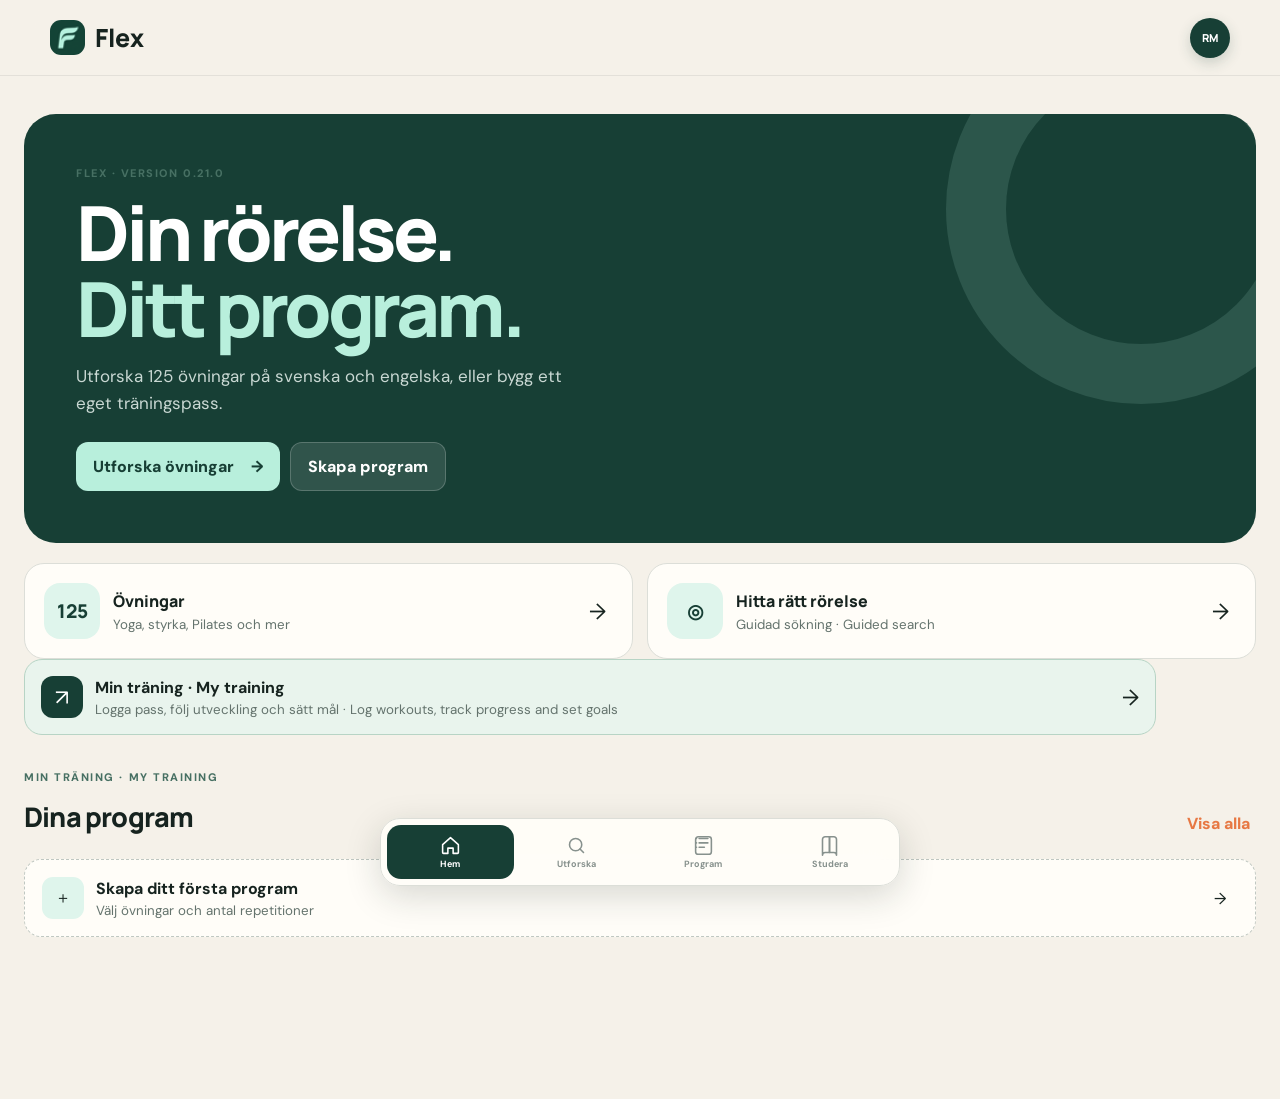
==== index.html @ 2baf67db "0.21.0 neck and ball update" ====
<!doctype html><html lang="sv"><head><meta charset="UTF-8"><meta name="viewport" content="width=device-width,initial-scale=1,maximum-scale=1,user-scalable=no,viewport-fit=cover"><meta name="theme-color" content="#173f35"><meta name="description" content="Flex – tvåspråkig träning och egna program."><meta name="apple-mobile-web-app-capable" content="yes"><meta name="apple-mobile-web-app-status-bar-style" content="default"><meta name="apple-mobile-web-app-title" content="Flex"><title>Flex – Exercise Library</title><link rel="icon" type="image/png" sizes="32x32" href="assets/icons/favicon-32.png?v=0.21.0"><link rel="apple-touch-icon" sizes="180x180" href="assets/icons/apple-touch-icon.png?v=0.21.0"><link rel="preconnect" href="https://fonts.googleapis.com"><link rel="preconnect" href="https://fonts.gstatic.com" crossorigin><link href="https://fonts.googleapis.com/css2?family=DM+Sans:wght@400;500;600;700&family=Manrope:wght@600;700;800&display=swap" rel="stylesheet"><link rel="stylesheet" href="css/style.css?v=0.21.0"><link rel="manifest" href="manifest.webmanifest?v=0.21.0"></head>
<body class="splash-active">
 <div class="splash-screen" id="splashScreen" role="status" aria-label="Flex startar · Flex is starting"><div class="splash-glow" aria-hidden="true"></div><div class="splash-content"><img src="assets/icons/icon-512.png" alt="Flex"><h1>Flex</h1><p>Din rörelse · Your movement</p></div></div>
 <header class="topbar"><button class="brand" data-go="home" aria-label="Flex startsida"><span class="brand-mark"><img src="assets/icons/favicon-32.png" alt=""></span><span>Flex</span></button><button class="profile-button" id="profileButton" data-go="settings" aria-label="Öppna inställningar"><span>RM</span></button></header>
 <main class="app-main">
  <section class="app-screen active" data-screen="home">
   <div class="home-hero"><p class="eyebrow">FLEX · VERSION 0.21.0</p><h1>Din rörelse.<br><em>Ditt program.</em></h1><p>Utforska 125 övningar på svenska och engelska, eller bygg ett eget träningspass.</p><div class="hero-actions"><button class="primary-action" data-go="discover">Utforska övningar <span>→</span></button><button class="secondary-action" data-go="programs">Skapa program</button></div></div>
   <div class="home-grid"><button class="home-feature feature-library" data-go="discover"><span>125</span><div><b>Övningar</b><small>Yoga, styrka, Pilates och mer</small></div><i>→</i></button><button class="home-feature feature-guide" data-go="discover" data-start-guide><span>◎</span><div><b>Hitta rätt rörelse</b><small>Guidad sökning · Guided search</small></div><i>→</i></button></div>
   <button class="training-entry home-training-entry" data-go="training"><span>↗</span><div><b>Min träning · My training</b><small>Logga pass, följ utveckling och sätt mål · Log workouts, track progress and set goals</small></div><i>→</i></button>
   <section class="home-programs"><div class="section-title"><div><p class="eyebrow">MIN TRÄNING · MY TRAINING</p><h2>Dina program</h2></div><button class="text-action" data-go="programs">Visa alla</button></div><div id="homePrograms" class="program-preview"></div></section>
  </section>

  <section class="app-screen" data-screen="discover">
   <section class="intro compact"><p class="eyebrow">ÖVNINGSBIBLIOTEK · EXERCISE LIBRARY</p><h1>Hitta din nästa <em>rörelse.</em></h1><label class="search"><svg viewBox="0 0 24 24" aria-hidden="true"><circle cx="11" cy="11" r="7"></circle><path d="m20 20-4-4"></path></svg><input id="searchInput" type="search" placeholder="Sök på svenska eller engelska…" autocomplete="off"><kbd>⌘ K</kbd></label><div class="discover-actions"><button class="guided-search-start" id="guidedSearchStart">◎ Guidad sökning · Guided search</button><button class="training-link" data-go="training">Min träning · My training</button></div><div class="filters" id="filters" aria-label="Filtrera övningar"></div></section>
   <section class="guided-search" id="guidedSearch" hidden aria-labelledby="guidedTitle"><div class="guided-head"><div><p class="eyebrow">GUIDAD SÖKNING · GUIDED SEARCH</p><h2 id="guidedTitle">Vad vill du fokusera på?</h2></div><button id="guidedClose" aria-label="Stäng · Close">×</button></div><p id="guidedIntro">Välj ett perspektiv och sedan ett område. Flex ger allmänna träningsförslag, inte diagnos eller behandling.</p><div class="guided-options" id="guidedOptions"></div><button class="guided-back" id="guidedBack" hidden>← Tillbaka · Back</button><div class="safety-note"><b>Träna tryggt · Train safely</b><span>Avsluta vid ny eller kraftig smärta, yrsel, domningar eller tydlig svullnad. Sök vård vid allvarliga eller ihållande besvär. · Stop with new or severe pain, dizziness, numbness or clear swelling. Seek care for serious or persistent symptoms.</span></div></section>
   <section class="library" aria-labelledby="libraryTitle"><div class="section-title"><div><p class="eyebrow">UPPTÄCK · DISCOVER</p><h2 id="libraryTitle">Övningar · Exercises</h2></div><div class="library-actions"><span id="resultCount"></span><div class="view-toggle" id="viewToggle" aria-label="Visningsläge · View mode"><button data-view="cards" class="active" aria-label="Bildvy · Image view">▦</button><button data-view="compact" aria-label="Kompakt lista med bilder · Compact list with images">▤</button><button data-view="list" aria-label="Listvy utan bilder · List view without images">☷</button></div></div></div><div class="collection-banner" id="collectionBanner" hidden><span id="collectionTitle"></span><button id="clearCollection">Visa alla ×</button></div><div class="exercise-grid" id="exerciseGrid"></div><div class="empty" id="emptyState" hidden><span>⌕</span><h3>Inga övningar hittades</h3><p>Prova ett annat sökord eller filter.</p></div></section>
  </section>

  <section class="app-screen" data-screen="programs">
   <div class="screen-heading"><p class="eyebrow">PROGRAM · ROUTINES</p><h1>Mina program</h1><p>Bygg egna pass med övningar från hela Flex-biblioteket.</p><button class="training-link" data-go="training">Öppna min träning · Open my training</button></div>
   <div class="program-layout"><section class="saved-programs"><div class="section-title"><h2>Sparade program</h2><button id="newProgramButton" class="small-primary">+ Nytt program</button></div><div id="programList"></div></section><section class="program-builder" id="programBuilder"><div class="builder-head"><div><p class="eyebrow">NYTT PROGRAM</p><input id="programName" maxlength="50" placeholder="Namn på programmet" value="Mitt träningspass"></div><button id="closeBuilder" aria-label="Stäng">×</button></div><label class="builder-search"><span>⌕</span><input id="programSearch" placeholder="Sök övning eller kategori…"></label><div id="programSearchResults" class="program-search-results"></div><div class="selected-heading"><h3>Valda moment</h3><span id="selectedCount">0 övningar</span></div><div id="selectedExercises" class="selected-exercises"></div><button id="saveProgram" class="save-program">Spara program</button></section></div>
  </section>

  <section class="app-screen" data-screen="study">
   <div class="screen-heading"><p class="eyebrow">STUDY · LEARN FLEX</p><h1>Lär dig rörelse.</h1><p>Träna teoretiskt på övningsnamn, fokusområden och hur olika delar av kroppen kan stärkas.</p></div>
   <section class="study-space" aria-labelledby="studyTitle"><div id="studyExerciseContext" class="study-exercise-context" hidden></div><div id="studySetup"><div class="study-step"><p class="eyebrow">STEG 1 · STEP 1</p><h2 id="studyTitle">Välj område · Choose a topic</h2><div class="study-options" id="studyAreas"></div></div><div class="study-step" id="studyModeStep" hidden><p class="eyebrow">STEG 2 · STEP 2</p><h2>Välj träningsläge · Choose a study mode</h2><div class="study-options" id="studyModes"></div></div></div><div id="studySession" hidden></div></section>
  </section>

  <section class="app-screen" data-screen="training">
   <div class="screen-heading"><p class="eyebrow">MIN TRÄNING · MY TRAINING</p><h1>Din träningsresa.</h1><p>Spara pass, följ repetitioner och vikt över tid och arbeta mot personliga mål.</p></div>
   <div class="training-dashboard"><section class="training-panel training-log"><div class="training-panel-head"><div><p class="eyebrow">NYTT PASS · NEW WORKOUT</p><h2>Logga ett träningspass</h2></div><button class="small-primary" id="startBlankWorkout">Tomt pass · Blank workout</button></div><label class="training-field"><span>Program · Routine</span><select id="workoutProgram"></select></label><label class="training-field"><span>Datum · Date</span><input id="workoutDate" type="date"></label><div id="workoutExercises" class="workout-exercises"></div><label class="training-field"><span>Anteckning · Note</span><textarea id="workoutNote" rows="2" maxlength="240" placeholder="Hur kändes passet? · How did it feel?"></textarea></label><button class="save-workout" id="saveWorkout">Spara träningspass · Save workout</button></section><section class="training-panel"><p class="eyebrow">MÅL · GOALS</p><h2>Mina mål</h2><form id="goalForm" class="goal-form"><input id="goalText" maxlength="100" required placeholder="T.ex. 12 knäböj med 20 kg"><input id="goalDate" type="date" aria-label="Måldatum · Target date"><button type="submit">+ Spara mål · Save goal</button></form><div id="goalList" class="goal-list"></div></section><section class="training-panel training-history-panel"><div class="training-panel-head"><div><p class="eyebrow">HISTORIK · HISTORY</p><h2>Sparade träningspass</h2></div><span id="workoutCount"></span></div><div id="workoutHistory" class="workout-history"></div></section></div>
  </section>

  <section class="app-screen" data-screen="settings">
   <div class="screen-heading"><p class="eyebrow">PROFIL · SETTINGS</p><h1>Inställningar</h1><p>Anpassa hur Flex fungerar för dig.</p></div>
   <div class="settings-card"><div class="settings-profile"><span>RM</span><div><b>Min profil · My profile</b><small>All information sparas lokalt på enheten · All information is stored locally on this device</small></div></div><div class="setting-group"><p>SPRÅK · LANGUAGE</p><button class="setting-row" id="languageButton" aria-expanded="false"><span class="setting-icon">文</span><span><b>Visningsspråk</b><small id="languageShort">SV + EN</small></span><i>›</i></button><div class="language-menu settings-language" id="languageMenu" hidden><button data-language="both" class="active">Svenska + English <span>✓</span></button><button data-language="sv">Endast svenska <span>✓</span></button><button data-language="en">English only <span>✓</span></button></div></div><div class="setting-group"><p>OM FLEX · ABOUT</p><div class="setting-row static"><span class="setting-icon">F</span><span><b>Version</b><small>0.21.0 · Neck & Ball Exercise Illustrations</small></span></div><button class="setting-row" id="changelogButton"><span class="setting-icon">↻</span><span><b>Alla uppdateringar</b><small>Se versionshistorik</small></span><i>›</i></button></div></div>
  </section>
 </main>

 <div class="modal" id="exerciseModal" aria-hidden="true"><div class="modal-backdrop" data-close></div><article class="detail" role="dialog" aria-modal="true" aria-labelledby="detailTitle"><button class="close" data-close aria-label="Stäng">×</button><div id="detailContent"></div></article></div>
 <div class="modal" id="changelogModal" aria-hidden="true"><div class="modal-backdrop" data-changelog-close></div><article class="detail changelog-detail" role="dialog" aria-modal="true" aria-labelledby="changelogTitle"><button class="close" data-changelog-close aria-label="Stäng">×</button><div class="detail-copy"><p class="eyebrow">VERSIONSHISTORIK · CHANGELOG</p><h2 id="changelogTitle">Vad är nytt i Flex?</h2><div id="changelogList"></div></div></article></div>

 <nav class="bottom-nav" aria-label="Huvudmeny">
  <button class="active" data-go="home"><svg viewBox="0 0 24 24"><path d="M3 11 12 3l9 8v9a1 1 0 0 1-1 1h-5v-6H9v6H4a1 1 0 0 1-1-1z"/></svg><span>Hem</span></button>
  <button data-go="discover"><svg viewBox="0 0 24 24"><circle cx="11" cy="11" r="7"/><path d="m20 20-4-4"/></svg><span>Utforska</span></button>
  <button data-go="programs"><svg viewBox="0 0 24 24"><path d="M7 4h10M7 9h10M7 14h6M4 4h.01M4 9h.01M4 14h.01"/><rect x="3" y="2" width="18" height="20" rx="3"/></svg><span>Program</span></button>
  <button data-go="study"><svg viewBox="0 0 24 24"><path d="M4 5a3 3 0 0 1 3-3h5v18H7a3 3 0 0 0-3 3Z"/><path d="M20 5a3 3 0 0 0-3-3h-5v18h5a3 3 0 0 1 3 3Z"/></svg><span>Studera</span></button>
 </nav>
 <button id="savedLink" hidden aria-hidden="true"></button><script src="js/exercise-data.js?v=0.21.0"></script><script src="js/app.js?v=0.21.0"></script><script src="js/navigation.js?v=0.21.0"></script>
</body></html>
---- css/style.css ----
:root{--ink:#16231f;--muted:#64736d;--green:#173f35;--mint:#b8efdc;--cream:#f5f1e9;--paper:#fffdf8;--line:#dcded8;--orange:#e77843;--shadow:0 18px 50px rgba(22,35,31,.13)}
*{box-sizing:border-box}html{scroll-behavior:smooth}body{margin:0;background:var(--cream);color:var(--ink);font-family:"DM Sans",sans-serif;padding-bottom:82px}button,input{font:inherit}button{color:inherit}.topbar{height:76px;display:flex;align-items:center;justify-content:space-between;padding:0 max(24px,calc((100vw - 1180px)/2));background:rgba(245,241,233,.9);backdrop-filter:blur(16px);position:sticky;top:0;z-index:20;border-bottom:1px solid rgba(22,35,31,.08)}.brand{display:flex;align-items:center;gap:10px;text-decoration:none;color:var(--ink);font:800 25px Manrope}.brand-mark{background:var(--green);color:var(--mint);width:35px;height:35px;display:grid;place-items:center;border-radius:11px;font-size:21px}.icon-button{display:flex;align-items:center;gap:9px;border:1px solid #c9cec8;background:var(--paper);border-radius:100px;padding:9px 14px;font-size:12px;font-weight:700;cursor:pointer}.language-menu{position:fixed;z-index:25;right:max(24px,calc((100vw - 1180px)/2));top:67px;width:230px;background:var(--paper);padding:10px;border-radius:18px;box-shadow:var(--shadow);border:1px solid var(--line)}.language-menu p{margin:6px 10px 8px;color:var(--muted);font-size:12px;font-weight:700}.language-menu button{border:0;background:none;width:100%;padding:11px 10px;border-radius:10px;text-align:left;display:flex;justify-content:space-between;cursor:pointer}.language-menu button:hover{background:#eef1ec}.language-menu button span{opacity:0}.language-menu button.active span{opacity:1;color:var(--green)}main{max-width:1180px;margin:auto}.intro{padding:62px 24px 42px;position:relative}.intro:after{content:"";position:absolute;width:200px;height:200px;border-radius:50%;background:var(--mint);filter:blur(75px);opacity:.48;right:5%;top:3%;z-index:-1}.eyebrow{color:#477063;font-weight:800;font-size:11px;letter-spacing:.14em;margin:0 0 14px}.intro h1{font:800 clamp(40px,7vw,72px)/1.02 Manrope;margin:0;max-width:720px;letter-spacing:-.055em}.intro h1 em{color:var(--orange);font-style:normal}.intro>p:not(.eyebrow){font-size:17px;line-height:1.6;color:var(--muted);max-width:575px;margin:22px 0 28px}.search{height:58px;max-width:680px;display:flex;align-items:center;gap:13px;border:1px solid #c9cec8;border-radius:16px;background:var(--paper);padding:0 16px;box-shadow:0 6px 20px rgba(22,35,31,.05)}.search:focus-within{border-color:var(--green);box-shadow:0 0 0 3px rgba(23,63,53,.1)}.search svg{width:22px;fill:none;stroke:var(--ink);stroke-width:1.8}.search input{border:0;outline:0;background:none;width:100%;font-size:15px}.search kbd{white-space:nowrap;color:#7e8984;border:1px solid var(--line);padding:4px 7px;border-radius:6px;font-size:11px}.filters{display:flex;gap:8px;margin-top:22px;overflow:auto;scrollbar-width:none}.filter{border:1px solid #ccd0ca;background:transparent;border-radius:100px;padding:9px 15px;white-space:nowrap;cursor:pointer;font-size:13px;font-weight:600}.filter.active{background:var(--green);color:white;border-color:var(--green)}.library{background:var(--paper);border-radius:32px 32px 0 0;padding:40px 24px 70px;min-height:480px}.section-title{display:flex;justify-content:space-between;align-items:end;margin-bottom:24px}.section-title h2{font:800 27px Manrope;margin:0;letter-spacing:-.03em}.section-title>span{font-size:13px;color:var(--muted)}.exercise-grid{display:grid;grid-template-columns:repeat(4,1fr);gap:16px}.exercise-card{position:relative;border:1px solid var(--line);background:#fff;border-radius:22px;overflow:hidden;cursor:pointer;transition:.2s;text-align:left;padding:0}.exercise-card:hover{transform:translateY(-4px);box-shadow:var(--shadow)}.card-art{height:178px;background:var(--card);display:grid;place-items:center;position:relative;overflow:hidden}.card-art img{width:100%;height:100%;object-fit:cover}.stick-figure{font:800 48px Manrope;opacity:.78;color:var(--green)}.card-badge{position:absolute;left:13px;top:13px;background:rgba(255,253,248,.9);backdrop-filter:blur(8px);padding:6px 9px;border-radius:100px;font-size:10px;font-weight:800}.save{position:absolute;right:12px;top:12px;width:34px;height:34px;background:rgba(255,253,248,.9);border:0;border-radius:50%;font-size:19px;z-index:2;cursor:pointer}.save.saved{background:var(--green);color:white}.card-copy{padding:17px}.card-copy h3{font:800 18px Manrope;margin:0 0 4px}.card-copy .secondary{margin:0;color:var(--orange);font-weight:600;font-size:13px}.card-copy .meta{display:flex;gap:12px;margin-top:16px;color:var(--muted);font-size:11px}.empty{text-align:center;padding:70px 20px;color:var(--muted)}.empty span{font-size:40px}.empty h3{color:var(--ink)}.modal{position:fixed;inset:0;display:none;z-index:50}.modal.open{display:block}.modal-backdrop{position:absolute;inset:0;background:rgba(10,25,20,.62);backdrop-filter:blur(6px)}.detail{position:absolute;right:0;top:0;height:100%;width:min(620px,100%);background:var(--paper);overflow:auto;box-shadow:var(--shadow);animation:slideIn .28s ease}.close{position:fixed;right:18px;top:18px;width:42px;height:42px;border:0;border-radius:50%;background:rgba(255,255,255,.9);font-size:28px;line-height:1;z-index:4;cursor:pointer}.gallery{display:flex;overflow-x:auto;scroll-snap-type:x mandatory;scrollbar-width:none}.gallery figure{min-width:100%;margin:0;scroll-snap-align:start;position:relative}.gallery img{width:100%;height:min(64vh,560px);display:block;object-fit:cover}.gallery figcaption{position:absolute;bottom:16px;left:16px;background:var(--green);color:white;border-radius:100px;padding:8px 13px;font-size:12px;font-weight:700}.dots{display:flex;justify-content:center;gap:6px;margin:13px}.dot{width:7px;height:7px;background:#c4cac5;border-radius:50%;border:0;padding:0}.dot.active{width:22px;border-radius:10px;background:var(--orange)}.detail-copy{padding:20px 28px 42px}.detail-copy .tag{display:inline-block;color:#35675a;background:#dff5ec;padding:7px 10px;border-radius:8px;font-size:11px;font-weight:800}.detail-copy h2{font:800 38px/1.08 Manrope;margin:15px 0 4px;letter-spacing:-.04em}.detail-copy .translated{color:var(--orange);font-size:18px;font-weight:600;margin:0 0 18px}.detail-copy .description{line-height:1.65;color:var(--muted)}.stats{display:grid;grid-template-columns:repeat(3,1fr);gap:8px;margin:24px 0}.stat{background:#f1f2ed;border-radius:14px;padding:13px}.stat span{display:block;color:var(--muted);font-size:10px;text-transform:uppercase}.stat b{font-size:13px}.instructions h3{font:800 18px Manrope}.instructions ol{padding-left:22px}.instructions li{padding:7px 0;line-height:1.5;color:#4f5e58}.bottom-nav{display:none}.body-locked{overflow:hidden}@keyframes slideIn{from{transform:translateX(30px);opacity:.6}to{transform:none;opacity:1}}
@media(max-width:900px){.exercise-grid{grid-template-columns:repeat(2,1fr)}}
@media(max-width:600px){body{padding-bottom:82px}.topbar{height:64px;padding:0 18px}.language-menu{right:14px;top:58px}.intro{padding:38px 18px 30px}.intro h1{font-size:43px}.intro>p:not(.eyebrow){font-size:15px}.search{height:54px}.search kbd{display:none}.library{padding:30px 16px 50px;border-radius:26px 26px 0 0}.exercise-grid{grid-template-columns:repeat(2,minmax(0,1fr));gap:10px}.card-art{height:145px}.card-copy{padding:13px}.card-copy h3{font-size:15px}.card-copy .meta{display:none}.section-title{align-items:center}.section-title h2{font-size:23px}.gallery img{height:52vh}.detail-copy{padding:18px 22px 36px}.detail-copy h2{font-size:33px}.bottom-nav{position:fixed;display:flex;bottom:0;left:0;right:0;height:calc(70px + env(safe-area-inset-bottom));padding:8px 15px env(safe-area-inset-bottom);background:rgba(255,253,248,.94);backdrop-filter:blur(18px);border-top:1px solid var(--line);z-index:30;justify-content:space-around}.bottom-nav a{color:#84908b;text-decoration:none;font-size:10px;display:grid;place-items:center;gap:3px}.bottom-nav a span{font-size:22px}.bottom-nav a.active{color:var(--green);font-weight:800}}
@media(max-width:380px){.exercise-grid{grid-template-columns:1fr}.card-art{height:190px}}
@media(prefers-reduced-motion:reduce){*{scroll-behavior:auto!important;animation:none!important;transition:none!important}}

/* Alternate library view and connected exercise discovery */
.library-actions{display:flex;align-items:center;gap:14px}.view-toggle{display:flex;background:#eef0eb;padding:3px;border-radius:10px}.view-toggle button{width:34px;height:30px;border:0;background:transparent;border-radius:8px;cursor:pointer}.view-toggle button.active{background:#fff;box-shadow:0 2px 7px rgba(22,35,31,.12);color:var(--green)}.collection-banner{margin:-4px 0 22px;padding:13px 15px;border-radius:14px;background:#dff5ec;color:var(--green);font-weight:700;display:flex;justify-content:space-between;align-items:center}.collection-banner[hidden]{display:none}.collection-banner button{border:0;background:transparent;color:var(--green);font-weight:700;cursor:pointer}.card-open{display:block;width:100%;border:0;background:transparent;text-align:left;padding:0;cursor:pointer}.exercise-list{display:flex;flex-direction:column;border-top:1px solid var(--line)}.exercise-row{position:relative;border-bottom:1px solid var(--line);background:#fff}.row-main{width:100%;min-height:78px;display:grid;grid-template-columns:120px 1.3fr 1fr 140px 28px;align-items:center;gap:14px;text-align:left;border:0;background:transparent;padding:10px 58px 10px 12px;cursor:pointer}.row-main:hover{background:#f5f7f3}.row-category{font-size:11px;font-weight:800;color:#477063;text-transform:uppercase;letter-spacing:.08em}.row-main strong{display:block;font:700 16px Manrope}.row-main small{display:block;color:var(--orange);margin-top:3px}.row-muscles,.row-meta{font-size:13px;color:var(--muted)}.row-arrow{font-size:25px}.exercise-row>.save{top:22px}.name-toggle{display:flex;width:100%;align-items:center;justify-content:space-between;text-align:left;border:0;background:transparent;padding:0;cursor:pointer}.name-toggle h2{display:inline-block;border-bottom:2px dotted #9eaaa5}.name-toggle i{font-style:normal;font-size:28px;transition:.2s}.name-toggle[aria-expanded=true] i{transform:rotate(180deg)}.aliases{display:flex;flex-wrap:wrap;gap:7px;margin:5px 0 18px;padding:14px;background:#f1f2ed;border-radius:14px}.aliases span{width:100%;font-size:10px;color:var(--muted);font-weight:800}.aliases b{font-size:12px;background:#fff;border:1px solid var(--line);padding:7px 9px;border-radius:8px}.relation{margin-top:34px;padding-top:24px;border-top:1px solid var(--line)}.relation-head{display:flex;justify-content:space-between;align-items:end;gap:12px;margin-bottom:13px}.relation-head span{font-size:9px;font-weight:800;letter-spacing:.1em;color:#477063}.relation-head h3{margin:4px 0 0;font:800 18px Manrope}.relation-head button{border:0;background:transparent;color:var(--orange);font-size:11px;font-weight:800;cursor:pointer}.related-strip{display:grid;grid-template-columns:repeat(2,1fr);gap:8px}.related-card{display:grid;grid-template-columns:56px 1fr 16px;align-items:center;gap:10px;text-align:left;border:1px solid var(--line);background:#fff;border-radius:13px;padding:6px;cursor:pointer}.related-card img{width:56px;height:56px;object-fit:cover;border-radius:9px}.related-card b,.related-card small{display:block}.related-card b{font-size:12px}.related-card small{color:var(--orange);font-size:10px;margin-top:2px}.related-card i{font-style:normal;font-size:20px}.variation-list{display:flex;flex-direction:column;gap:7px}.variation-list div{display:flex;align-items:center;gap:12px;background:#f1f2ed;padding:13px;border-radius:12px}.variation-list span{width:55px;font-size:9px;color:var(--muted);text-transform:uppercase;font-weight:800}.variation-list b{font-size:13px}
@media(max-width:700px){.row-main{grid-template-columns:82px 1fr 20px;padding-right:52px}.row-muscles,.row-meta{display:none}.related-strip{grid-template-columns:1fr}.library-actions>span{display:none}.section-title{gap:8px}.collection-banner{font-size:12px}.gallery img{object-fit:cover}}

/* Keep the complete demonstration visible on library cards and variation pages. */
.card-art img{object-fit:contain;background:#f3ede4}.variation-list div{cursor:pointer;position:relative;padding-right:36px;transition:.18s}.variation-list div:hover{background:#e7ebe5}.variation-list div:after{content:'›';position:absolute;right:14px;font-size:21px}.variation-hero{height:330px;background:#f3ede4;position:relative;display:grid;place-items:center}.variation-hero img{width:100%;height:100%;object-fit:contain}.variation-hero>span{position:absolute;left:18px;bottom:18px;background:var(--green);color:#fff;padding:8px 12px;border-radius:100px;font-size:11px;font-weight:800}.back-to-base{border:0;background:transparent;color:var(--orange);padding:0;margin:0 0 12px;font-weight:800;cursor:pointer}.variation-note{margin-top:18px;padding:13px;background:#fff3e9;border-radius:12px;color:#815537;font-size:12px;line-height:1.5}@media(max-width:700px){.gallery img{object-fit:contain}.variation-hero{height:280px}}

/* Thumbnail framing: deliberately zoomed out so the complete pose has breathing room. */
.exercise-card .card-art{background:#f3ede4;padding:18px}.exercise-card .card-art img{width:100%;height:100%;padding:0;object-fit:contain;object-position:center;border-radius:10px;transform:scale(.82);transform-origin:center}.exercise-card:hover .card-art img{transform:scale(.86)}
@media(max-width:600px){.exercise-card .card-art{padding:12px}.exercise-card .card-art img{transform:scale(.78)}.exercise-card:hover .card-art img{transform:scale(.78)}}

/* Large text-first library and recommendation navigator */
.recommend{margin:0 24px 34px;padding:30px;border-radius:26px;background:var(--green);color:#fff}.recommend-copy{max-width:680px}.recommend .eyebrow{color:var(--mint)}.recommend h2{font:800 30px Manrope;margin:0 0 8px;letter-spacing:-.035em}.recommend-copy>p:last-child{color:#c8d7d2;line-height:1.55;margin:0}.recommend-panels{display:grid;grid-template-columns:1fr 1fr;gap:14px;margin-top:24px}.recommend-panels>div{background:rgba(255,255,255,.08);border:1px solid rgba(255,255,255,.14);padding:18px;border-radius:18px}.recommend-panels h3{font:700 16px Manrope;margin:0}.recommend-panels>div>p{font-size:11px;color:#b9ccc5;margin:3px 0 14px}.recommend-options{display:grid;grid-template-columns:repeat(2,1fr);gap:7px}.recommend-options button{display:flex;justify-content:space-between;align-items:center;border:0;background:#fff;color:var(--ink);border-radius:10px;padding:10px 11px;text-align:left;font-size:12px;font-weight:700;cursor:pointer}.recommend-options button:hover{background:var(--mint)}.recommend-options button span{font-size:18px}.safety-note{display:flex;gap:10px;margin-top:16px;padding:12px 14px;border-radius:12px;background:#0f3028;font-size:11px;color:#c9d7d2;line-height:1.5}.safety-note b{color:#fff;white-space:nowrap}.no-image{position:absolute;inset:0;display:grid;place-content:center;text-align:center;background:linear-gradient(145deg,#e4eee9,#f4eadd);color:var(--green)}.no-image b{font-size:10px;letter-spacing:.11em;text-transform:uppercase}.no-image i{font:800 54px Manrope;font-style:normal;line-height:1;margin:6px}.no-image small{font-size:10px;color:#6b7c75}.gallery:empty,.dots:empty{display:none}.related-monogram{width:56px;height:56px;display:grid;place-items:center;background:#e4eee9;border-radius:9px;font:800 22px Manrope;color:var(--green)}.variation-hero img[src="null"]{display:none}.variation-hero:has(img[src="null"]):before{content:'Ingen bild ännu · No image yet';color:var(--muted);font-size:12px}
@media(max-width:700px){.recommend{margin:0 16px 24px;padding:22px 16px}.recommend-panels{grid-template-columns:1fr}.recommend-options{grid-template-columns:repeat(2,minmax(0,1fr))}.safety-note{display:block}.safety-note b{display:block;margin-bottom:4px}}

/* v0.5.0 — app screens, profile, programs and settings */
.app-main{max-width:none}.app-screen{display:none;max-width:1180px;margin:auto;animation:screenIn .22s ease}.app-screen.active{display:block}@keyframes screenIn{from{opacity:0;transform:translateY(5px)}to{opacity:1;transform:none}}.topbar .brand{border:0;background:transparent;padding:0;cursor:pointer}.profile-button{border:0;background:var(--green);color:#fff;width:40px;height:40px;border-radius:50%;font-size:11px;font-weight:800;cursor:pointer;box-shadow:0 5px 14px rgba(23,63,53,.2)}.home-hero{margin:38px 24px 20px;padding:52px;border-radius:32px;background:var(--green);color:#fff;position:relative;overflow:hidden}.home-hero:after{content:'';position:absolute;width:270px;height:270px;border:60px solid rgba(184,239,220,.13);border-radius:50%;right:-80px;top:-100px}.home-hero h1{font:800 clamp(42px,7vw,76px)/1 Manrope;margin:0;letter-spacing:-.055em;position:relative;z-index:1}.home-hero h1 em{color:var(--mint);font-style:normal}.home-hero>p:not(.eyebrow){color:#c9d8d3;max-width:520px;font-size:17px;line-height:1.6;position:relative;z-index:1}.hero-actions{display:flex;gap:10px;margin-top:25px;position:relative;z-index:1}.primary-action,.secondary-action,.small-primary,.save-program,.no-programs button{border:0;border-radius:12px;padding:13px 17px;font-weight:800;cursor:pointer}.primary-action{background:var(--mint);color:var(--green)}.primary-action span{margin-left:13px}.secondary-action{background:rgba(255,255,255,.11);color:#fff;border:1px solid rgba(255,255,255,.2)}.home-grid{display:grid;grid-template-columns:1fr 1fr;gap:14px;margin:0 24px}.home-feature{border:1px solid var(--line);background:var(--paper);border-radius:20px;padding:19px;display:grid;grid-template-columns:56px 1fr 24px;align-items:center;gap:13px;text-align:left;cursor:pointer}.home-feature>span{width:56px;height:56px;display:grid;place-items:center;border-radius:16px;background:#dff5ec;color:var(--green);font:800 19px Manrope}.home-feature b,.home-feature small{display:block}.home-feature b{font:800 16px Manrope}.home-feature small{color:var(--muted);margin-top:4px}.home-feature i{font-style:normal;font-size:22px}.home-programs{margin:35px 24px 80px}.text-action{border:0;background:transparent;color:var(--orange);font-weight:800;cursor:pointer}.screen-heading{padding:55px 24px 28px}.screen-heading h1{font:800 clamp(38px,6vw,60px)/1.05 Manrope;letter-spacing:-.05em;margin:0}.screen-heading>p:last-child{color:var(--muted);font-size:16px;line-height:1.55;max-width:620px}.intro.compact{padding-top:45px}.intro.compact h1{font-size:clamp(38px,6vw,60px)}
.program-layout{display:grid;grid-template-columns:1fr 430px;gap:20px;padding:0 24px 90px}.saved-programs,.program-builder{background:var(--paper);border:1px solid var(--line);border-radius:24px;padding:22px}.saved-programs .section-title h2{font-size:23px}.small-primary,.save-program,.no-programs button{background:var(--green);color:#fff}.program-builder{position:sticky;top:92px;align-self:start}.builder-head{display:flex;justify-content:space-between;align-items:start}.builder-head input{border:0;border-bottom:2px solid var(--line);background:transparent;font:800 23px Manrope;width:100%;padding:3px 0 8px;outline:0}.builder-head input:focus{border-color:var(--green)}.builder-head button{border:0;background:transparent;font-size:25px;cursor:pointer}.builder-search{height:45px;display:flex;align-items:center;gap:9px;background:#f1f2ed;border-radius:11px;padding:0 12px;margin:18px 0 8px}.builder-search input{border:0;background:transparent;outline:0;width:100%;font-size:13px}.program-search-results{max-height:238px;overflow:auto;border:1px solid var(--line);border-radius:12px}.program-search-results button{width:100%;display:grid;grid-template-columns:38px 1fr 22px;gap:10px;align-items:center;text-align:left;padding:8px;border:0;border-bottom:1px solid var(--line);background:#fff;cursor:pointer}.program-search-results button:last-child{border:0}.program-search-results button:hover{background:#f5f7f3}.program-search-results b,.program-search-results small{display:block}.program-search-results b{font-size:12px}.program-search-results small{color:var(--muted);font-size:10px}.program-search-results i{font-style:normal;font-size:20px}.program-monogram{width:38px;height:38px;border-radius:9px;background:#dff5ec;display:grid;place-items:center;font:800 15px Manrope;color:var(--green)}.selected-heading{display:flex;justify-content:space-between;align-items:center;margin-top:20px}.selected-heading h3{font:800 15px Manrope}.selected-heading span{font-size:10px;color:var(--muted)}.selected-exercises{max-height:310px;overflow:auto}.draft-category h4{display:flex;justify-content:space-between;font-size:10px;letter-spacing:.08em;text-transform:uppercase;color:#477063;margin:14px 0 6px}.draft-category h4 span{font-weight:500;color:var(--muted);text-transform:none;letter-spacing:0}.draft-item{display:grid;grid-template-columns:1fr auto 25px;align-items:center;gap:8px;padding:9px 0;border-bottom:1px solid var(--line)}.draft-item b,.draft-item small{display:block}.draft-item b{font-size:12px}.draft-item small{color:var(--orange);font-size:9px}.draft-item label{display:flex}.draft-item input{width:50px;border:1px solid var(--line);border-radius:8px 0 0 8px;padding:6px}.draft-item select{border:1px solid var(--line);border-left:0;border-radius:0 8px 8px 0;font-size:10px;background:#fff}.draft-item>button{border:0;background:transparent;color:#a16455;font-size:18px;cursor:pointer}.draft-empty,.no-programs{text-align:center;padding:35px 14px;color:var(--muted)}.draft-empty span,.no-programs>span{font-size:30px}.draft-empty b{display:block;color:var(--ink);margin:7px}.draft-empty p,.no-programs p{font-size:12px}.save-program{width:100%;margin-top:16px}.program-card{border:1px solid var(--line);border-radius:17px;padding:16px;margin-bottom:12px;background:#fff}.program-card-top{display:grid;grid-template-columns:44px 1fr;gap:11px;align-items:center}.program-card-top>span{width:44px;height:44px;display:grid;place-items:center;background:var(--green);color:var(--mint);border-radius:12px;font:800 17px Manrope}.program-card-top b,.program-card-top small{display:block}.program-card-top b{font:800 16px Manrope}.program-card-top small{font-size:10px;color:var(--muted);margin-top:3px}.program-categories{display:flex;gap:5px;flex-wrap:wrap;margin:12px 0}.program-categories span{background:#edf3ef;color:#477063;padding:5px 7px;border-radius:6px;font-size:9px;font-weight:800}.program-card ol{padding:0;margin:0;list-style:none}.program-card li{display:flex;justify-content:space-between;padding:7px 0;border-top:1px solid #eef0ec;font-size:11px}.program-card li b{color:var(--muted)}.program-card li.more{color:var(--orange);justify-content:flex-start}.program-card-actions{display:flex;justify-content:flex-end;gap:8px;margin-top:9px}.program-card-actions button{border:0;background:transparent;color:var(--green);font-size:10px;font-weight:800;cursor:pointer}.program-card-actions button:last-child{color:#a16455}.program-preview{display:grid;grid-template-columns:1fr 1fr;gap:12px}.empty-program-preview{width:100%;grid-column:1/-1;border:1px dashed #bfc7c1;background:var(--paper);border-radius:17px;padding:17px;display:grid;grid-template-columns:42px 1fr 24px;align-items:center;text-align:left;gap:12px;cursor:pointer}.empty-program-preview>span{width:42px;height:42px;display:grid;place-items:center;background:#dff5ec;border-radius:11px}.empty-program-preview b,.empty-program-preview small{display:block}.empty-program-preview small{color:var(--muted);margin-top:3px}
.settings-card{max-width:680px;margin:0 24px 100px;background:var(--paper);border:1px solid var(--line);border-radius:24px;padding:22px}.settings-profile{display:flex;align-items:center;gap:13px;padding-bottom:20px;border-bottom:1px solid var(--line)}.settings-profile>span{width:52px;height:52px;border-radius:50%;display:grid;place-items:center;background:var(--green);color:#fff;font-weight:800}.settings-profile b,.settings-profile small,.setting-row b,.setting-row small{display:block}.settings-profile small,.setting-row small{font-size:11px;color:var(--muted);margin-top:3px}.setting-group>p{font-size:9px;font-weight:800;letter-spacing:.12em;color:var(--muted);margin:22px 4px 8px}.setting-row{width:100%;display:grid;grid-template-columns:42px 1fr 18px;align-items:center;gap:11px;border:0;background:#f3f4f0;border-radius:13px;padding:10px;text-align:left;cursor:pointer;margin-bottom:7px}.setting-row.static{cursor:default}.setting-icon{width:42px;height:42px;display:grid;place-items:center;border-radius:10px;background:#fff;color:var(--green);font-weight:800}.setting-row i{font-style:normal;font-size:20px}.settings-language{position:static;width:100%;box-shadow:none;margin:-2px 0 10px;background:#f8f8f5}.changelog-detail{max-width:560px}.changelog-detail h2{font:800 32px Manrope}.release{padding:19px 0;border-bottom:1px solid var(--line)}.release>div{display:flex;align-items:center;gap:8px}.release>div>b{color:var(--green)}.release>div>span{font-size:9px;background:var(--mint);padding:4px 7px;border-radius:100px;font-weight:800}.release h3{font:800 18px Manrope;margin:7px 0 2px}.release time{font-size:10px;color:var(--muted)}.release ul{padding-left:18px;color:#53615c;font-size:12px;line-height:1.65}
.bottom-nav{position:fixed;display:flex;bottom:14px;left:50%;right:auto;transform:translateX(-50%);height:68px;width:min(520px,calc(100% - 28px));padding:6px;background:rgba(255,253,248,.95);backdrop-filter:blur(18px);border:1px solid var(--line);border-radius:20px;z-index:30;justify-content:space-around;box-shadow:0 10px 35px rgba(22,35,31,.17)}.bottom-nav button{width:20%;border:0;background:transparent;color:#87918d;border-radius:14px;display:flex;flex-direction:column;align-items:center;justify-content:center;gap:2px;font-size:9px;font-weight:700;cursor:pointer}.bottom-nav button svg{width:21px;height:21px;fill:none;stroke:currentColor;stroke-width:1.8;stroke-linecap:round;stroke-linejoin:round}.bottom-nav button.active{background:var(--green);color:#fff}.recommend{margin-top:0}
@media(max-width:800px){.program-layout{grid-template-columns:1fr}.program-builder{display:none;position:fixed;inset:66px 0 0;z-index:40;border-radius:25px 25px 0 0;overflow:auto;padding-bottom:100px}.program-builder.open{display:block}.program-preview{grid-template-columns:1fr}}
@media(max-width:600px){body{padding-bottom:92px}.home-hero{margin:20px 16px 12px;padding:32px 22px}.home-hero h1{font-size:43px}.home-hero>p:not(.eyebrow){font-size:14px}.hero-actions{flex-direction:column;align-items:stretch}.home-grid{grid-template-columns:1fr;margin:0 16px}.home-programs{margin:30px 16px 80px}.screen-heading{padding:34px 18px 20px}.screen-heading h1{font-size:39px}.program-layout{padding:0 16px 80px}.saved-programs{padding:16px}.settings-card{margin:0 16px 90px;padding:15px}.bottom-nav{bottom:max(8px,env(safe-area-inset-bottom));height:65px}.bottom-nav button{font-size:8px}.bottom-nav button svg{width:20px;height:20px}}
.home-programs .program-card-actions{display:none}@media(min-width:801px){#closeBuilder{display:none}}

/* v0.6.0 — app identity */
.brand-mark{overflow:hidden;padding:0}.brand-mark img{display:block;width:100%;height:100%;object-fit:cover}

/* v0.6.1 — complete exercise thumbnails and personal profile initials */
.exercise-card .card-art{padding:10px}.exercise-card .card-art img,.exercise-card:hover .card-art img{display:block;width:100%;height:100%;max-width:100%;max-height:100%;object-fit:contain!important;object-position:center;transform:scale(.72)!important;transform-origin:center;background:#f3ede4}
.profile-button,.settings-profile>span{letter-spacing:.04em;font-family:Manrope,sans-serif}.profile-button{font-size:11px}.settings-profile>span{font-size:14px;box-shadow:0 6px 16px rgba(23,63,53,.18)}
@media(max-width:600px){.exercise-card .card-art{height:165px;padding:8px}.exercise-card .card-art img,.exercise-card:hover .card-art img{transform:scale(.68)!important}}

/* v0.7.0 — branded launch splash */
body.splash-active{overflow:hidden}.splash-screen{position:fixed;inset:0;z-index:100;display:grid;place-items:center;overflow:hidden;background:var(--green);color:#fff;opacity:1;visibility:visible;transition:opacity .45s ease,visibility .45s ease}.splash-screen.is-leaving{opacity:0;visibility:hidden;pointer-events:none}.splash-glow{position:absolute;width:min(118vw,620px);aspect-ratio:1;border:clamp(55px,14vw,105px) solid rgba(184,239,220,.12);border-radius:50%;transform:translate(36%,-35%)}.splash-content{position:relative;z-index:1;text-align:center;animation:splashRise .7s cubic-bezier(.2,.8,.2,1) both}.splash-content img{display:block;width:clamp(112px,32vw,168px);aspect-ratio:1;margin:0 auto 20px;border-radius:30%;box-shadow:0 22px 55px rgba(8,31,25,.32)}.splash-content h1{margin:0;font:800 clamp(42px,12vw,66px)/1 Manrope,sans-serif;letter-spacing:-.055em}.splash-content p{margin:12px 0 0;color:var(--mint);font-size:13px;font-weight:700;letter-spacing:.045em}@keyframes splashRise{from{opacity:0;transform:translateY(16px) scale(.96)}to{opacity:1;transform:none}}@media(prefers-reduced-motion:reduce){.splash-screen{transition-duration:.01ms}.splash-content{animation:none}}

/* v0.7.1 — four-item primary navigation */
.bottom-nav button{width:25%}

/* v0.8.0 — iPhone layout, full-image framing and ready-made programs */
html,body{width:100%;max-width:100%;overflow-x:hidden;overscroll-behavior-x:none}body{touch-action:pan-x pan-y}.app-main,.app-screen{width:100%;max-width:100%;overflow-x:clip}.topbar{height:calc(76px + env(safe-area-inset-top));padding-top:env(safe-area-inset-top)}.close{top:calc(18px + env(safe-area-inset-top))}button,a,.filter{touch-action:manipulation}
.exercise-card .card-art{height:220px;padding:12px;background:#f3ede4}.exercise-card .card-art img,.exercise-card:hover .card-art img,.gallery img,.variation-hero img,.related-card img{display:block;max-width:100%;max-height:100%;object-fit:contain!important;object-position:center!important;transform:none!important;background:#f3ede4}.gallery figure{flex:0 0 100%;width:100%;min-width:100%;overflow:hidden}.gallery img{width:100%;height:min(64vh,560px)}.related-card img{width:56px;height:56px}.card-open,.card-copy,.home-feature,.program-card,.preset-card{min-width:0;max-width:100%}
.preset-section{padding-bottom:25px;border-bottom:1px solid var(--line);margin-bottom:25px}.program-subhead{margin:4px 0 18px}.program-subhead h3{font:800 21px Manrope;margin:0}.program-subhead>p:last-child{color:var(--muted);font-size:12px;margin:7px 0 0}.preset-grid{display:grid;grid-template-columns:repeat(2,minmax(0,1fr));gap:12px}.preset-card{border:1px solid var(--line);border-radius:17px;padding:15px;background:#fff}.preset-head{display:grid;grid-template-columns:42px 1fr;gap:10px;align-items:center}.preset-head>span{width:42px;height:42px;border-radius:11px;background:var(--green);color:var(--mint);display:grid;place-items:center;font:800 16px Manrope}.preset-head b,.preset-head small{display:block}.preset-head b{font:800 14px Manrope}.preset-head small{font-size:10px;color:var(--muted);margin-top:2px}.preset-equipment{font-size:10px;color:#477063;background:#edf3ef;border-radius:7px;padding:7px 9px}.difficulty-label{display:flex;justify-content:space-between;align-items:center;gap:8px;margin:11px 0}.difficulty-label>span{font-size:9px;font-weight:800;color:var(--muted)}.difficulty-label select{max-width:150px;border:1px solid var(--line);background:#fff;border-radius:9px;padding:7px;font-size:11px}.preset-card ol{list-style:none;padding:0;margin:0}.preset-card li{display:flex;justify-content:space-between;gap:8px;padding:7px 0;border-top:1px solid #eef0ec;font-size:10px}.preset-card li span{min-width:0}.preset-card li b{white-space:nowrap;color:var(--green)}.use-preset,.detail-program-action{width:100%;border:0;background:var(--green);color:#fff;border-radius:11px;padding:11px 13px;font-weight:800;cursor:pointer}.use-preset{margin-top:10px;font-size:10px}.own-programs{margin-top:2px}.detail-program-action{margin:8px 0 16px;font-size:12px}.program-picker{z-index:80}.picker-detail{width:min(520px,100%)}#pickerPrograms section+section{margin-top:24px}#pickerPrograms h3{font:800 15px Manrope;margin:0 0 8px}.picker-row{width:100%;border:1px solid var(--line);background:#fff;border-radius:12px;padding:12px;margin-bottom:7px;display:flex;align-items:center;justify-content:space-between;text-align:left;cursor:pointer}.picker-row b,.picker-row small{display:block}.picker-row b{font-size:13px}.picker-row small{font-size:10px;color:var(--muted);margin-top:3px}.picker-row i{font-style:normal;font-size:20px;color:var(--green)}.picker-row.preset{background:#f4f7f3}.picker-empty{font-size:12px;color:var(--muted)}
@media(max-width:700px){.topbar{height:calc(64px + env(safe-area-inset-top));padding-top:env(safe-area-inset-top);padding-left:max(18px,env(safe-area-inset-left));padding-right:max(18px,env(safe-area-inset-right))}.exercise-card .card-art{height:210px;padding:10px}.exercise-card .card-art img,.exercise-card:hover .card-art img{transform:none!important}.preset-grid{grid-template-columns:1fr}.program-layout{width:100%;max-width:100%}.program-builder{top:calc(64px + env(safe-area-inset-top));max-width:100%}.difficulty-label select,input,select,textarea{font-size:16px}.picker-detail{padding-top:env(safe-area-inset-top)}}

/* v0.8.1 — portrait images must fit fully inside Explore cards */
.exercise-grid .exercise-card .card-art{display:flex;align-items:center;justify-content:center;overflow:hidden;padding:12px;background:#f3ede4}.exercise-grid .exercise-card .card-art>img,.exercise-grid .exercise-card:hover .card-art>img{flex:none;width:auto!important;height:auto!important;max-width:82%!important;max-height:88%!important;object-fit:contain!important;object-position:center!important;transform:none!important;border-radius:8px;background:transparent}
@media(max-width:600px){.exercise-grid .exercise-card .card-art{height:210px;padding:8px}.exercise-grid .exercise-card .card-art>img,.exercise-grid .exercise-card:hover .card-art>img{max-width:88%!important;max-height:90%!important}}

/* v0.9.0 — guided discovery, needs-based program building and Study */
.guided-search-start{margin-top:14px;border:0;border-radius:12px;background:var(--green);color:#fff;padding:12px 16px;font-weight:800;cursor:pointer}.guided-search{margin:0 24px 24px;padding:25px;border-radius:24px;background:var(--green);color:#fff;scroll-margin-top:100px}.guided-search[hidden]{display:none}.guided-head{display:flex;align-items:start;justify-content:space-between;gap:15px}.guided-head .eyebrow{color:var(--mint)}.guided-head h2{margin:0;font:800 28px Manrope}.guided-head button{border:0;background:rgba(255,255,255,.12);color:#fff;width:38px;height:38px;border-radius:50%;font-size:24px;cursor:pointer}.guided-search>p{color:#c8d7d2;line-height:1.55;font-size:13px}.guided-options{display:grid;grid-template-columns:repeat(3,minmax(0,1fr));gap:9px;margin-top:18px}.guided-options button,.study-options button{min-width:0;border:1px solid rgba(255,255,255,.14);background:#fff;color:var(--ink);border-radius:13px;padding:13px;text-align:left;display:grid;grid-template-columns:1fr auto;gap:4px 8px;cursor:pointer}.guided-options button:hover{background:var(--mint)}.guided-options b,.guided-options small,.study-options b,.study-options small{display:block}.guided-options small,.study-options small{grid-column:1;color:var(--muted);font-size:10px}.guided-options span,.study-options span{grid-column:2;grid-row:1/3;font-size:20px;align-self:center}.guided-back{margin-top:14px;border:0;background:transparent;color:var(--mint);font-weight:800;cursor:pointer}.guided-search .safety-note{background:#0f3028}
.program-focus-filter{display:grid;grid-template-columns:1fr;gap:6px;background:#e8f0eb;border-radius:12px;padding:10px;margin:9px 0 12px}.program-focus-filter>span{font-size:9px;font-weight:800;color:#477063;text-transform:uppercase;letter-spacing:.06em}.program-focus-filter select{width:100%;border:1px solid #cbd4ce;background:#fff;border-radius:9px;padding:8px}.program-filter-empty{margin:0;padding:18px;text-align:center;color:var(--muted);font-size:11px}
.study-space{margin:0 24px 100px;padding:26px;background:var(--paper);border:1px solid var(--line);border-radius:26px;min-height:430px}.study-step+.study-step{margin-top:30px;padding-top:25px;border-top:1px solid var(--line)}.study-step h2{font:800 25px Manrope;margin:0 0 17px}.study-options{display:grid;grid-template-columns:repeat(3,minmax(0,1fr));gap:10px}.study-options button{border-color:var(--line);background:#f6f7f3}.study-options button.active,.study-options button:hover{background:var(--green);color:#fff}.study-options button.active small,.study-options button:hover small{color:#c8d7d2}.study-progress{display:flex;justify-content:space-between;color:var(--muted);font-size:11px;margin-bottom:12px}.study-card{max-width:680px;margin:auto;border:1px solid var(--line);border-radius:22px;background:#fff;padding:25px;text-align:center}.study-card>p{color:var(--muted);font-size:13px}.study-card h2{font:800 31px Manrope;margin:15px 0 24px}.study-answers{display:grid;grid-template-columns:1fr 1fr;gap:9px}.study-answers button{border:1px solid var(--line);background:#f5f6f2;border-radius:12px;padding:13px;font-weight:700;cursor:pointer}.study-answers button.correct{background:#dff5ec;border-color:#76b9a0}.study-answers button.wrong{background:#fff0e9;border-color:#d89a7e}.study-feedback{font-weight:800;margin:18px 0 9px}.study-feedback.correct{color:#27705b}.study-feedback.wrong{color:#a25439}#studyFeedback button,.study-reset{border:0;background:var(--green);color:#fff;border-radius:11px;padding:11px 15px;font-weight:800;cursor:pointer}.study-reset{display:block;margin:16px auto 0;background:transparent;color:var(--green);border:1px solid var(--green)}.study-reset[hidden]{display:none}
@media(max-width:700px){.guided-search{margin:0 16px 18px;padding:20px 15px}.guided-options,.study-options{grid-template-columns:1fr}.study-space{margin:0 16px 90px;padding:18px 14px}.study-answers{grid-template-columns:1fr}.study-card{padding:20px 14px}.study-card h2{font-size:26px}.guided-search-start{width:100%}}
/* v0.11.0 — entry from exercise detail into focused study */
.detail-study-action{display:block;width:100%;margin:0 0 16px;padding:11px 13px;border:1px solid var(--green);border-radius:11px;background:#e6f3eb;color:var(--green);font-size:12px;font-weight:800;cursor:pointer}.detail-program-action+.detail-study-action{margin-top:-9px}.study-exercise-context{display:grid;gap:7px;margin-bottom:24px;padding:16px;border:1px solid #b6d9c7;border-radius:15px;background:#edf7f0}.study-exercise-context[hidden]{display:none}.study-exercise-context strong{font:800 16px Manrope}.study-exercise-context span{font-size:12px;line-height:1.5;color:var(--muted)}.study-exercise-context button{justify-self:start;margin-top:5px;border:0;background:transparent;color:var(--green);font-size:12px;font-weight:800;cursor:pointer;padding:3px 0}
/* v0.12.0 — warm-ups and personal workout tracking */
.discover-actions{display:flex;align-items:center;gap:10px;flex-wrap:wrap}.training-link{margin-top:14px;border:1px solid var(--green);border-radius:12px;background:transparent;color:var(--green);padding:11px 15px;font-weight:800;cursor:pointer}.training-entry{width:calc(100% - 48px);max-width:1132px;margin:0 24px 28px;border:1px solid #b7d4c5;border-radius:18px;background:#e9f4ed;padding:16px;display:grid;grid-template-columns:42px 1fr auto;align-items:center;gap:12px;text-align:left;cursor:pointer}.training-entry>span{width:42px;height:42px;display:grid;place-items:center;border-radius:12px;background:var(--green);color:#fff;font-size:22px}.training-entry b,.training-entry small{display:block}.training-entry small{color:var(--muted);margin-top:3px}.training-entry i{font-style:normal;font-size:22px}.training-dashboard{display:grid;grid-template-columns:minmax(0,1.25fr) minmax(280px,.75fr);gap:16px;margin:0 24px 110px}.training-panel{min-width:0;background:var(--paper);border:1px solid var(--line);border-radius:22px;padding:22px}.training-panel h2{font:800 23px Manrope;margin:0 0 17px}.training-panel-head{display:flex;justify-content:space-between;align-items:start;gap:12px}.training-history-panel{grid-column:1/-1}.training-field{display:block;margin:12px 0}.training-field>span{display:block;margin-bottom:6px;color:var(--muted);font-size:11px;font-weight:800}.training-field select,.training-field input,.training-field textarea,.goal-form input,.workout-add select{width:100%;border:1px solid var(--line);border-radius:10px;background:#fff;padding:11px;resize:vertical}.workout-add{display:grid;grid-template-columns:1fr 44px;gap:7px;margin:15px 0}.workout-add button,.goal-form button,.save-workout{border:0;border-radius:10px;background:var(--green);color:#fff;font-weight:800;cursor:pointer}.workout-row{display:grid;grid-template-columns:minmax(145px,1fr) 62px 70px 70px 30px;gap:7px;align-items:end;border-top:1px solid var(--line);padding:11px 0}.workout-row b,.workout-row small{display:block}.workout-row b{font-size:12px}.workout-row small{font-size:9px;color:var(--muted)}.workout-row label span{display:block;font-size:9px;color:var(--muted)}.workout-row input{width:100%;border:1px solid var(--line);border-radius:8px;padding:8px 5px;font-size:16px}.workout-row>button{border:0;background:transparent;font-size:20px;cursor:pointer}.save-workout{width:100%;padding:13px}.goal-form{display:grid;gap:8px}.goal-form button{padding:11px}.goal-list{margin-top:15px}.goal-item{display:grid;grid-template-columns:30px 1fr 28px;gap:7px;align-items:center;padding:10px 0;border-top:1px solid var(--line)}.goal-item button{border:0;background:transparent;cursor:pointer;font-size:18px}.goal-item b,.goal-item small{display:block}.goal-item b{font-size:12px}.goal-item small{color:var(--muted);font-size:9px;margin-top:3px}.goal-item.done b{text-decoration:line-through;color:var(--muted)}.training-empty{padding:18px;text-align:center;color:var(--muted);font-size:12px}.history-card{border:1px solid var(--line);border-radius:15px;padding:15px;margin-top:10px}.history-head{display:flex;justify-content:space-between}.history-head time{font-size:10px;color:var(--muted)}.history-head h3{font:800 17px Manrope;margin:3px 0}.history-head button{border:0;background:transparent;font-size:20px;cursor:pointer}.history-card ul{list-style:none;padding:0;margin:8px 0}.history-card li{display:flex;justify-content:space-between;gap:12px;padding:9px 0;border-top:1px solid #edf0eb;font-size:11px}.history-card li b,.history-card li em{display:block}.history-card li em{color:#27705b;font-size:9px;font-style:normal;margin-top:3px}.history-card li strong{white-space:nowrap}.history-card>p{color:var(--muted);font-size:11px;margin-bottom:0}
@media(max-width:700px){.discover-actions{display:grid}.discover-actions .guided-search-start,.discover-actions .training-link{width:100%;margin-top:10px}.training-entry{width:calc(100% - 32px);margin:0 16px 22px}.training-dashboard{grid-template-columns:1fr;margin:0 16px 95px}.training-history-panel{grid-column:auto}.training-panel{padding:17px 13px}.training-panel-head{display:block}.training-panel-head .small-primary{margin-bottom:10px}.workout-row{grid-template-columns:1fr repeat(3,58px) 26px}.workout-row>div{grid-column:1/-1}.history-card li{display:grid}.history-card li strong{white-space:normal}}
/* v0.13.0 — flat vector exercise illustration pilot */
.gallery img[src*="assets/illustrations/"]{object-fit:contain;background:#f7f3e9;padding:10px}.related-card img[src*="assets/illustrations/"]{object-fit:contain;background:#f7f3e9;padding:4px}

/* v0.18.0 — compact image list and visual variation cards */
.exercise-compact{display:flex;flex-direction:column;gap:8px}.compact-row{position:relative;min-width:0;border:1px solid var(--line);border-radius:15px;background:#fff;overflow:hidden}.compact-main{width:100%;min-height:88px;display:grid;grid-template-columns:82px minmax(0,1fr) 18px;align-items:center;gap:12px;border:0;background:transparent;padding:7px 52px 7px 7px;text-align:left;cursor:pointer}.compact-main:hover{background:#f5f7f3}.compact-main>img,.compact-monogram{width:82px;height:74px;border-radius:10px;background:#f3ede4;object-fit:contain;padding:4px}.compact-monogram{display:grid;place-items:center;color:var(--green);font:800 25px Manrope}.compact-copy{min-width:0}.compact-copy small,.compact-copy strong,.compact-copy em,.compact-copy i{display:block}.compact-copy small{color:#477063;font-size:9px;font-weight:800;letter-spacing:.08em;text-transform:uppercase}.compact-copy strong{margin-top:2px;font:800 15px Manrope}.compact-copy em{color:var(--orange);font-size:11px;font-style:normal;font-weight:600}.compact-copy i{margin-top:5px;color:var(--muted);font-size:10px;font-style:normal}.compact-arrow{font-size:22px}.compact-row>.save{top:27px;right:10px}
.variation-list{gap:13px}.variation-option>span{display:block;width:auto;margin:0 0 6px 3px;color:#477063;font-size:9px;font-weight:800;letter-spacing:.08em;text-transform:uppercase}.variation-list .variation-option{display:block;background:transparent;padding:0}.variation-list .variation-option:after{display:none}.variation-card{width:100%;min-height:76px;display:grid;grid-template-columns:72px minmax(0,1fr) 18px;align-items:center;gap:11px;border:1px solid var(--line);border-radius:13px;background:#fff;padding:6px;text-align:left;cursor:pointer;transition:.18s}.variation-card:hover{background:#f5f7f3;border-color:#b9c7c0}.variation-card img{width:72px;height:64px;border-radius:9px;object-fit:contain;background:#f3ede4;padding:3px}.variation-card b{font-size:13px}.variation-card i{font-size:21px;font-style:normal}.variation-card img[src=""]{visibility:hidden}
@media(max-width:600px){.view-toggle button{width:31px}.compact-main{grid-template-columns:70px minmax(0,1fr) 16px;min-height:82px}.compact-main>img,.compact-monogram{width:70px;height:66px}.compact-copy i{white-space:nowrap;overflow:hidden;text-overflow:ellipsis}}
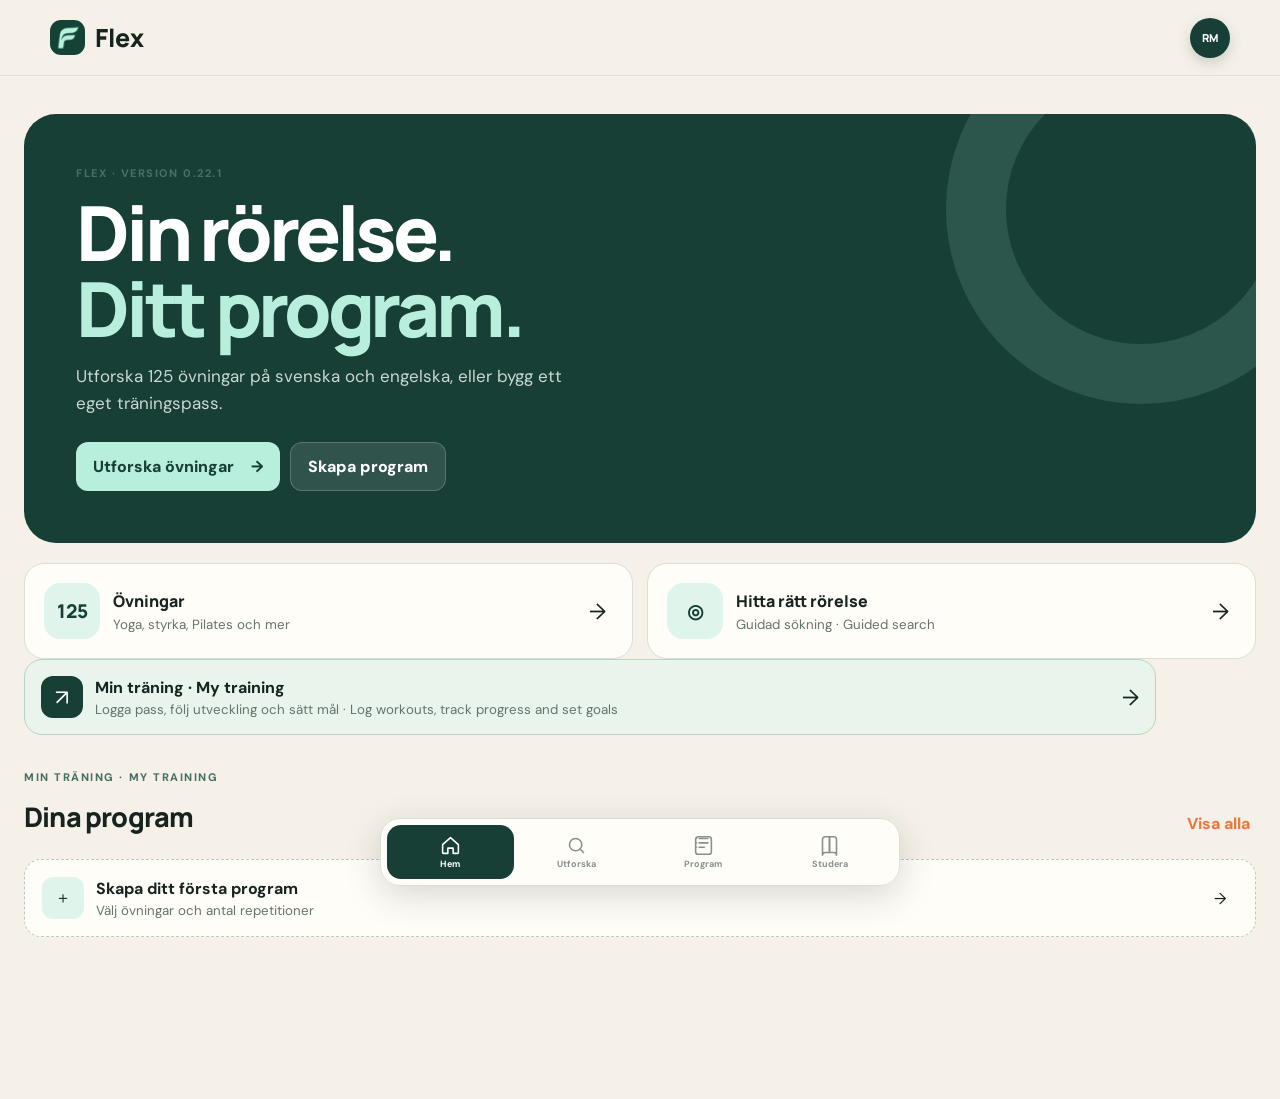
==== commit d2e21693: "0.22.1 complete illustration" ====
--- a/index.html
+++ b/index.html
@@ -1,10 +1,10 @@
-<!doctype html><html lang="sv"><head><meta charset="UTF-8"><meta name="viewport" content="width=device-width,initial-scale=1,maximum-scale=1,user-scalable=no,viewport-fit=cover"><meta name="theme-color" content="#173f35"><meta name="description" content="Flex – tvåspråkig träning och egna program."><meta name="apple-mobile-web-app-capable" content="yes"><meta name="apple-mobile-web-app-status-bar-style" content="default"><meta name="apple-mobile-web-app-title" content="Flex"><title>Flex – Exercise Library</title><link rel="icon" type="image/png" sizes="32x32" href="assets/icons/favicon-32.png?v=0.21.0"><link rel="apple-touch-icon" sizes="180x180" href="assets/icons/apple-touch-icon.png?v=0.21.0"><link rel="preconnect" href="https://fonts.googleapis.com"><link rel="preconnect" href="https://fonts.gstatic.com" crossorigin><link href="https://fonts.googleapis.com/css2?family=DM+Sans:wght@400;500;600;700&family=Manrope:wght@600;700;800&display=swap" rel="stylesheet"><link rel="stylesheet" href="css/style.css?v=0.21.0"><link rel="manifest" href="manifest.webmanifest?v=0.21.0"></head>
+<!doctype html><html lang="sv"><head><meta charset="UTF-8"><meta name="viewport" content="width=device-width,initial-scale=1,maximum-scale=1,user-scalable=no,viewport-fit=cover"><meta name="theme-color" content="#173f35"><meta name="description" content="Flex – tvåspråkig träning och egna program."><meta name="apple-mobile-web-app-capable" content="yes"><meta name="apple-mobile-web-app-status-bar-style" content="default"><meta name="apple-mobile-web-app-title" content="Flex"><title>Flex – Exercise Library</title><link rel="icon" type="image/png" sizes="32x32" href="assets/icons/favicon-32.png?v=0.22.1"><link rel="apple-touch-icon" sizes="180x180" href="assets/icons/apple-touch-icon.png?v=0.22.1"><link rel="preconnect" href="https://fonts.googleapis.com"><link rel="preconnect" href="https://fonts.gstatic.com" crossorigin><link href="https://fonts.googleapis.com/css2?family=DM+Sans:wght@400;500;600;700&family=Manrope:wght@600;700;800&display=swap" rel="stylesheet"><link rel="stylesheet" href="css/style.css?v=0.22.1"><link rel="manifest" href="manifest.webmanifest?v=0.22.1"></head>
 <body class="splash-active">
  <div class="splash-screen" id="splashScreen" role="status" aria-label="Flex startar · Flex is starting"><div class="splash-glow" aria-hidden="true"></div><div class="splash-content"><img src="assets/icons/icon-512.png" alt="Flex"><h1>Flex</h1><p>Din rörelse · Your movement</p></div></div>
  <header class="topbar"><button class="brand" data-go="home" aria-label="Flex startsida"><span class="brand-mark"><img src="assets/icons/favicon-32.png" alt=""></span><span>Flex</span></button><button class="profile-button" id="profileButton" data-go="settings" aria-label="Öppna inställningar"><span>RM</span></button></header>
  <main class="app-main">
   <section class="app-screen active" data-screen="home">
-   <div class="home-hero"><p class="eyebrow">FLEX · VERSION 0.21.0</p><h1>Din rörelse.<br><em>Ditt program.</em></h1><p>Utforska 125 övningar på svenska och engelska, eller bygg ett eget träningspass.</p><div class="hero-actions"><button class="primary-action" data-go="discover">Utforska övningar <span>→</span></button><button class="secondary-action" data-go="programs">Skapa program</button></div></div>
+   <div class="home-hero"><p class="eyebrow">FLEX · VERSION 0.22.1</p><h1>Din rörelse.<br><em>Ditt program.</em></h1><p>Utforska 125 övningar på svenska och engelska, eller bygg ett eget träningspass.</p><div class="hero-actions"><button class="primary-action" data-go="discover">Utforska övningar <span>→</span></button><button class="secondary-action" data-go="programs">Skapa program</button></div></div>
    <div class="home-grid"><button class="home-feature feature-library" data-go="discover"><span>125</span><div><b>Övningar</b><small>Yoga, styrka, Pilates och mer</small></div><i>→</i></button><button class="home-feature feature-guide" data-go="discover" data-start-guide><span>◎</span><div><b>Hitta rätt rörelse</b><small>Guidad sökning · Guided search</small></div><i>→</i></button></div>
    <button class="training-entry home-training-entry" data-go="training"><span>↗</span><div><b>Min träning · My training</b><small>Logga pass, följ utveckling och sätt mål · Log workouts, track progress and set goals</small></div><i>→</i></button>
    <section class="home-programs"><div class="section-title"><div><p class="eyebrow">MIN TRÄNING · MY TRAINING</p><h2>Dina program</h2></div><button class="text-action" data-go="programs">Visa alla</button></div><div id="homePrograms" class="program-preview"></div></section>
@@ -33,7 +33,7 @@
 
   <section class="app-screen" data-screen="settings">
    <div class="screen-heading"><p class="eyebrow">PROFIL · SETTINGS</p><h1>Inställningar</h1><p>Anpassa hur Flex fungerar för dig.</p></div>
-   <div class="settings-card"><div class="settings-profile"><span>RM</span><div><b>Min profil · My profile</b><small>All information sparas lokalt på enheten · All information is stored locally on this device</small></div></div><div class="setting-group"><p>SPRÅK · LANGUAGE</p><button class="setting-row" id="languageButton" aria-expanded="false"><span class="setting-icon">文</span><span><b>Visningsspråk</b><small id="languageShort">SV + EN</small></span><i>›</i></button><div class="language-menu settings-language" id="languageMenu" hidden><button data-language="both" class="active">Svenska + English <span>✓</span></button><button data-language="sv">Endast svenska <span>✓</span></button><button data-language="en">English only <span>✓</span></button></div></div><div class="setting-group"><p>OM FLEX · ABOUT</p><div class="setting-row static"><span class="setting-icon">F</span><span><b>Version</b><small>0.21.0 · Neck & Ball Exercise Illustrations</small></span></div><button class="setting-row" id="changelogButton"><span class="setting-icon">↻</span><span><b>Alla uppdateringar</b><small>Se versionshistorik</small></span><i>›</i></button></div></div>
+   <div class="settings-card"><div class="settings-profile"><span>RM</span><div><b>Min profil · My profile</b><small>All information sparas lokalt på enheten · All information is stored locally on this device</small></div></div><div class="setting-group"><p>SPRÅK · LANGUAGE</p><button class="setting-row" id="languageButton" aria-expanded="false"><span class="setting-icon">文</span><span><b>Visningsspråk</b><small id="languageShort">SV + EN</small></span><i>›</i></button><div class="language-menu settings-language" id="languageMenu" hidden><button data-language="both" class="active">Svenska + English <span>✓</span></button><button data-language="sv">Endast svenska <span>✓</span></button><button data-language="en">English only <span>✓</span></button></div></div><div class="setting-group"><p>OM FLEX · ABOUT</p><div class="setting-row static"><span class="setting-icon">F</span><span><b>Version</b><small>0.22.1 · Complete Illustration Upload Package</small></span></div><button class="setting-row" id="changelogButton"><span class="setting-icon">↻</span><span><b>Alla uppdateringar</b><small>Se versionshistorik</small></span><i>›</i></button></div></div>
   </section>
  </main>
 
@@ -46,5 +46,5 @@
   <button data-go="programs"><svg viewBox="0 0 24 24"><path d="M7 4h10M7 9h10M7 14h6M4 4h.01M4 9h.01M4 14h.01"/><rect x="3" y="2" width="18" height="20" rx="3"/></svg><span>Program</span></button>
   <button data-go="study"><svg viewBox="0 0 24 24"><path d="M4 5a3 3 0 0 1 3-3h5v18H7a3 3 0 0 0-3 3Z"/><path d="M20 5a3 3 0 0 0-3-3h-5v18h5a3 3 0 0 1 3 3Z"/></svg><span>Studera</span></button>
  </nav>
- <button id="savedLink" hidden aria-hidden="true"></button><script src="js/exercise-data.js?v=0.21.0"></script><script src="js/app.js?v=0.21.0"></script><script src="js/navigation.js?v=0.21.0"></script>
+ <button id="savedLink" hidden aria-hidden="true"></button><script src="js/exercise-data.js?v=0.22.1"></script><script src="js/app.js?v=0.22.1"></script><script src="js/navigation.js?v=0.22.1"></script>
 </body></html>
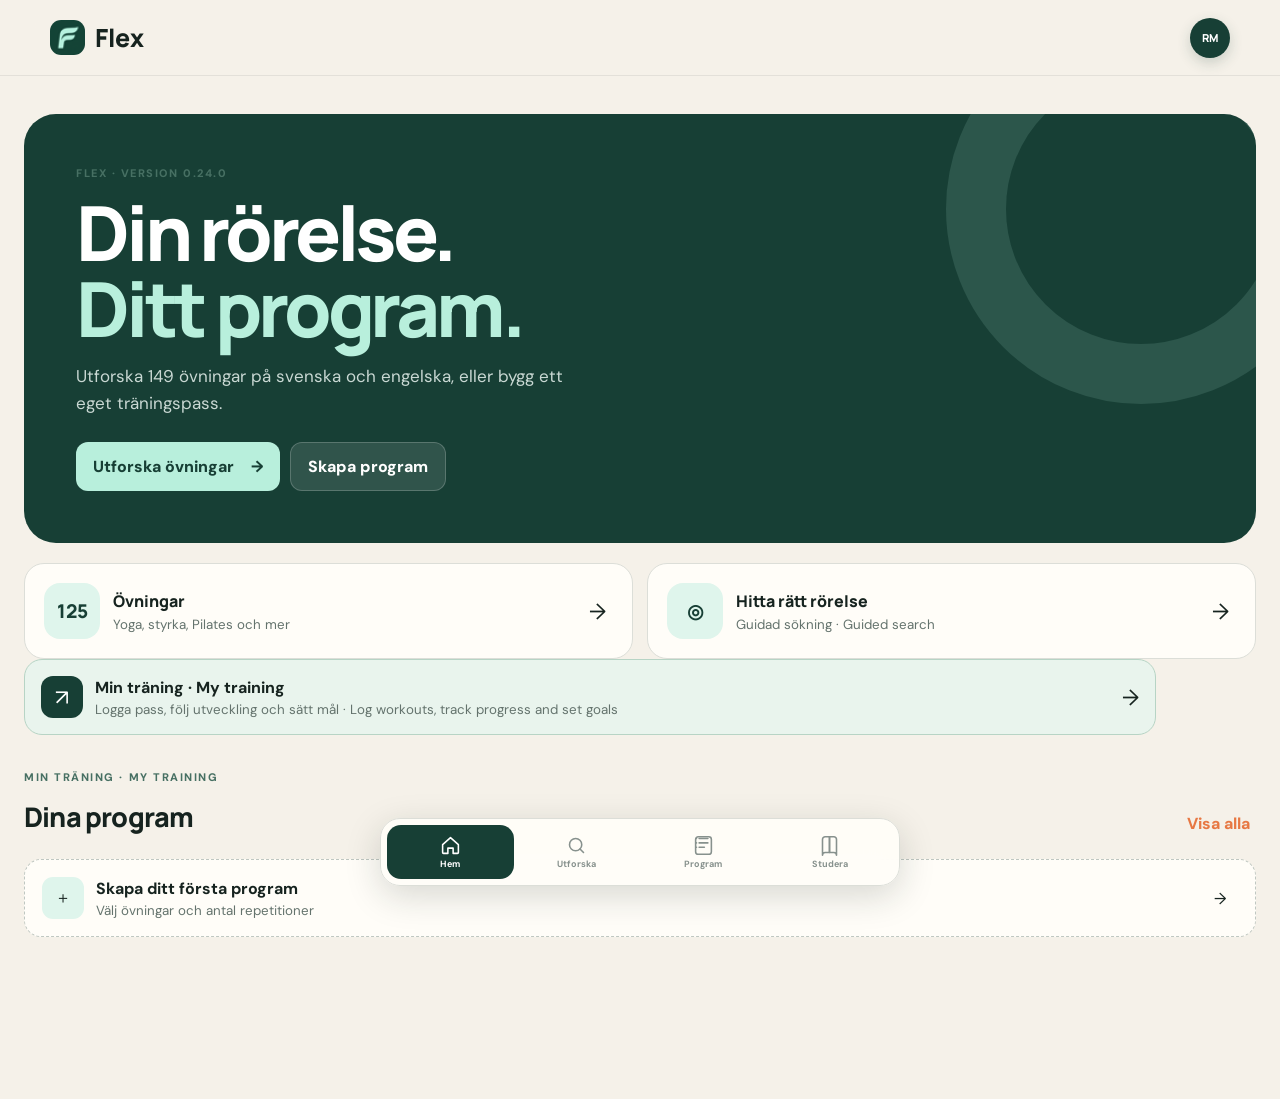
==== commit cd367148: "0.24.0 mewing" ====
--- a/index.html
+++ b/index.html
@@ -1,10 +1,10 @@
-<!doctype html><html lang="sv"><head><meta charset="UTF-8"><meta name="viewport" content="width=device-width,initial-scale=1,maximum-scale=1,user-scalable=no,viewport-fit=cover"><meta name="theme-color" content="#173f35"><meta name="description" content="Flex – tvåspråkig träning och egna program."><meta name="apple-mobile-web-app-capable" content="yes"><meta name="apple-mobile-web-app-status-bar-style" content="default"><meta name="apple-mobile-web-app-title" content="Flex"><title>Flex – Exercise Library</title><link rel="icon" type="image/png" sizes="32x32" href="assets/icons/favicon-32.png?v=0.22.1"><link rel="apple-touch-icon" sizes="180x180" href="assets/icons/apple-touch-icon.png?v=0.22.1"><link rel="preconnect" href="https://fonts.googleapis.com"><link rel="preconnect" href="https://fonts.gstatic.com" crossorigin><link href="https://fonts.googleapis.com/css2?family=DM+Sans:wght@400;500;600;700&family=Manrope:wght@600;700;800&display=swap" rel="stylesheet"><link rel="stylesheet" href="css/style.css?v=0.22.1"><link rel="manifest" href="manifest.webmanifest?v=0.22.1"></head>
+<!doctype html><html lang="sv"><head><meta charset="UTF-8"><meta name="viewport" content="width=device-width,initial-scale=1,maximum-scale=1,user-scalable=no,viewport-fit=cover"><meta name="theme-color" content="#173f35"><meta name="description" content="Flex – tvåspråkig träning och egna program."><meta name="apple-mobile-web-app-capable" content="yes"><meta name="apple-mobile-web-app-status-bar-style" content="default"><meta name="apple-mobile-web-app-title" content="Flex"><title>Flex – Exercise Library</title><link rel="icon" type="image/png" sizes="32x32" href="assets/icons/favicon-32.png?v=0.24.0"><link rel="apple-touch-icon" sizes="180x180" href="assets/icons/apple-touch-icon.png?v=0.24.0"><link rel="preconnect" href="https://fonts.googleapis.com"><link rel="preconnect" href="https://fonts.gstatic.com" crossorigin><link href="https://fonts.googleapis.com/css2?family=DM+Sans:wght@400;500;600;700&family=Manrope:wght@600;700;800&display=swap" rel="stylesheet"><link rel="stylesheet" href="css/style.css?v=0.24.0"><link rel="manifest" href="manifest.webmanifest?v=0.24.0"></head>
 <body class="splash-active">
  <div class="splash-screen" id="splashScreen" role="status" aria-label="Flex startar · Flex is starting"><div class="splash-glow" aria-hidden="true"></div><div class="splash-content"><img src="assets/icons/icon-512.png" alt="Flex"><h1>Flex</h1><p>Din rörelse · Your movement</p></div></div>
  <header class="topbar"><button class="brand" data-go="home" aria-label="Flex startsida"><span class="brand-mark"><img src="assets/icons/favicon-32.png" alt=""></span><span>Flex</span></button><button class="profile-button" id="profileButton" data-go="settings" aria-label="Öppna inställningar"><span>RM</span></button></header>
  <main class="app-main">
   <section class="app-screen active" data-screen="home">
-   <div class="home-hero"><p class="eyebrow">FLEX · VERSION 0.22.1</p><h1>Din rörelse.<br><em>Ditt program.</em></h1><p>Utforska 125 övningar på svenska och engelska, eller bygg ett eget träningspass.</p><div class="hero-actions"><button class="primary-action" data-go="discover">Utforska övningar <span>→</span></button><button class="secondary-action" data-go="programs">Skapa program</button></div></div>
+   <div class="home-hero"><p class="eyebrow">FLEX · VERSION 0.24.0</p><h1>Din rörelse.<br><em>Ditt program.</em></h1><p>Utforska 149 övningar på svenska och engelska, eller bygg ett eget träningspass.</p><div class="hero-actions"><button class="primary-action" data-go="discover">Utforska övningar <span>→</span></button><button class="secondary-action" data-go="programs">Skapa program</button></div></div>
    <div class="home-grid"><button class="home-feature feature-library" data-go="discover"><span>125</span><div><b>Övningar</b><small>Yoga, styrka, Pilates och mer</small></div><i>→</i></button><button class="home-feature feature-guide" data-go="discover" data-start-guide><span>◎</span><div><b>Hitta rätt rörelse</b><small>Guidad sökning · Guided search</small></div><i>→</i></button></div>
    <button class="training-entry home-training-entry" data-go="training"><span>↗</span><div><b>Min träning · My training</b><small>Logga pass, följ utveckling och sätt mål · Log workouts, track progress and set goals</small></div><i>→</i></button>
    <section class="home-programs"><div class="section-title"><div><p class="eyebrow">MIN TRÄNING · MY TRAINING</p><h2>Dina program</h2></div><button class="text-action" data-go="programs">Visa alla</button></div><div id="homePrograms" class="program-preview"></div></section>
@@ -33,7 +33,7 @@
 
   <section class="app-screen" data-screen="settings">
    <div class="screen-heading"><p class="eyebrow">PROFIL · SETTINGS</p><h1>Inställningar</h1><p>Anpassa hur Flex fungerar för dig.</p></div>
-   <div class="settings-card"><div class="settings-profile"><span>RM</span><div><b>Min profil · My profile</b><small>All information sparas lokalt på enheten · All information is stored locally on this device</small></div></div><div class="setting-group"><p>SPRÅK · LANGUAGE</p><button class="setting-row" id="languageButton" aria-expanded="false"><span class="setting-icon">文</span><span><b>Visningsspråk</b><small id="languageShort">SV + EN</small></span><i>›</i></button><div class="language-menu settings-language" id="languageMenu" hidden><button data-language="both" class="active">Svenska + English <span>✓</span></button><button data-language="sv">Endast svenska <span>✓</span></button><button data-language="en">English only <span>✓</span></button></div></div><div class="setting-group"><p>OM FLEX · ABOUT</p><div class="setting-row static"><span class="setting-icon">F</span><span><b>Version</b><small>0.22.1 · Complete Illustration Upload Package</small></span></div><button class="setting-row" id="changelogButton"><span class="setting-icon">↻</span><span><b>Alla uppdateringar</b><small>Se versionshistorik</small></span><i>›</i></button></div></div>
+   <div class="settings-card"><div class="settings-profile"><span>RM</span><div><b>Min profil · My profile</b><small>All information sparas lokalt på enheten · All information is stored locally on this device</small></div></div><div class="setting-group"><p>SPRÅK · LANGUAGE</p><button class="setting-row" id="languageButton" aria-expanded="false"><span class="setting-icon">文</span><span><b>Visningsspråk</b><small id="languageShort">SV + EN</small></span><i>›</i></button><div class="language-menu settings-language" id="languageMenu" hidden><button data-language="both" class="active">Svenska + English <span>✓</span></button><button data-language="sv">Endast svenska <span>✓</span></button><button data-language="en">English only <span>✓</span></button></div></div><div class="setting-group"><p>OM FLEX · ABOUT</p><div class="setting-row static"><span class="setting-icon">F</span><span><b>Version</b><small>0.24.0 · Breath, Meditation & Oral Posture</small></span></div><button class="setting-row" id="changelogButton"><span class="setting-icon">↻</span><span><b>Alla uppdateringar</b><small>Se versionshistorik</small></span><i>›</i></button></div></div>
   </section>
  </main>
 
@@ -46,5 +46,5 @@
   <button data-go="programs"><svg viewBox="0 0 24 24"><path d="M7 4h10M7 9h10M7 14h6M4 4h.01M4 9h.01M4 14h.01"/><rect x="3" y="2" width="18" height="20" rx="3"/></svg><span>Program</span></button>
   <button data-go="study"><svg viewBox="0 0 24 24"><path d="M4 5a3 3 0 0 1 3-3h5v18H7a3 3 0 0 0-3 3Z"/><path d="M20 5a3 3 0 0 0-3-3h-5v18h5a3 3 0 0 1 3 3Z"/></svg><span>Studera</span></button>
  </nav>
- <button id="savedLink" hidden aria-hidden="true"></button><script src="js/exercise-data.js?v=0.22.1"></script><script src="js/app.js?v=0.22.1"></script><script src="js/navigation.js?v=0.22.1"></script>
+ <button id="savedLink" hidden aria-hidden="true"></button><script src="js/exercise-data.js?v=0.24.0"></script><script src="js/app.js?v=0.24.0"></script><script src="js/navigation.js?v=0.24.0"></script>
 </body></html>
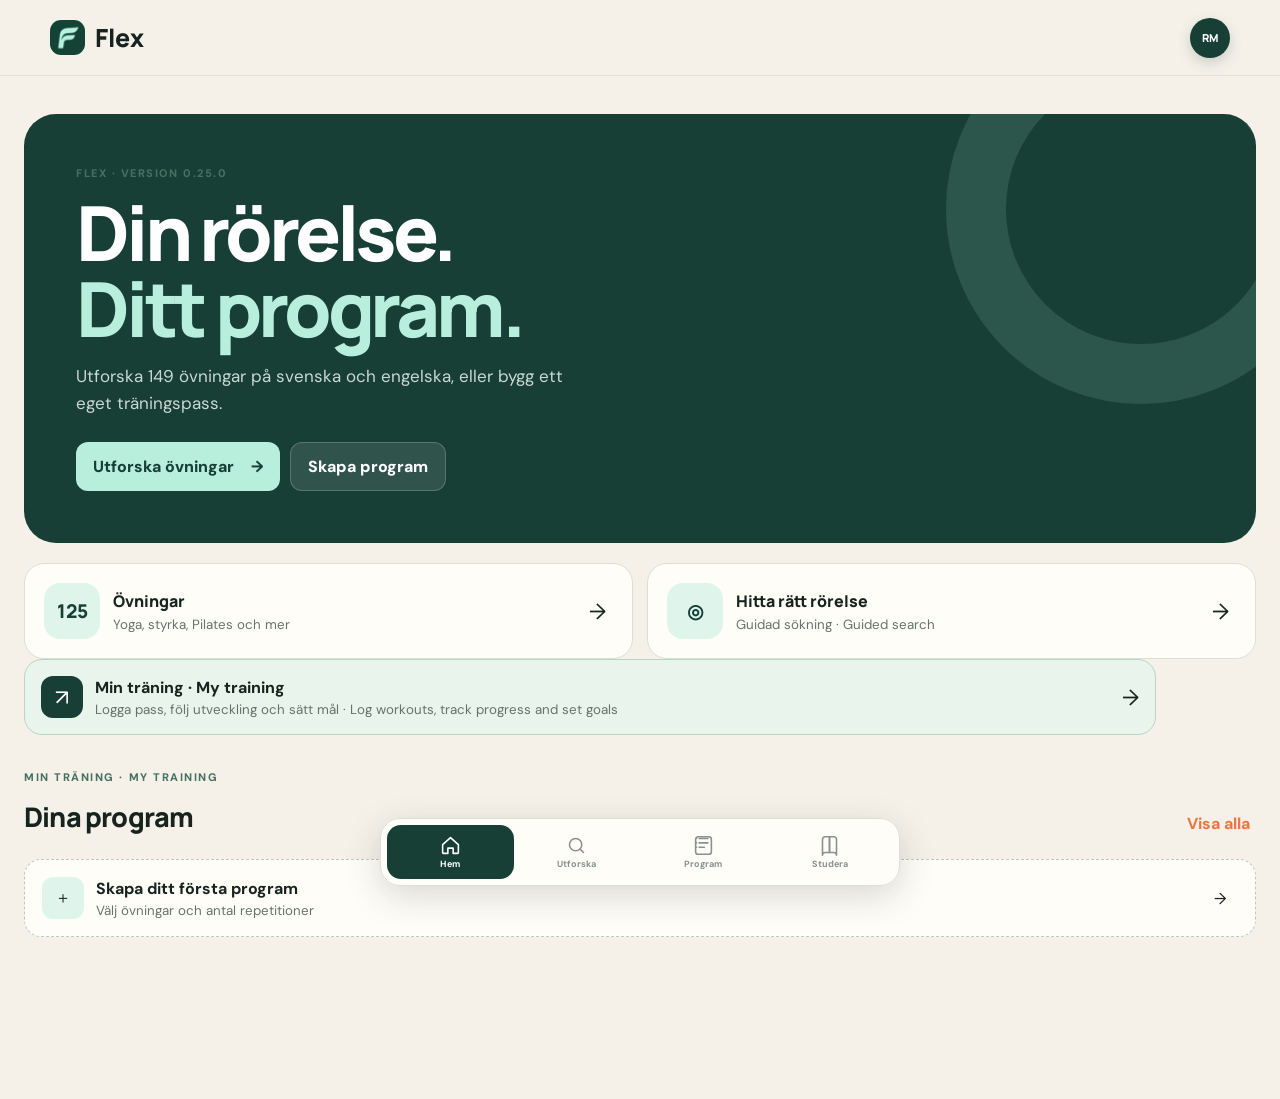
==== commit 30e6219b: "0.25.0 detail navigation fix" ====
--- a/index.html
+++ b/index.html
@@ -1,10 +1,10 @@
-<!doctype html><html lang="sv"><head><meta charset="UTF-8"><meta name="viewport" content="width=device-width,initial-scale=1,maximum-scale=1,user-scalable=no,viewport-fit=cover"><meta name="theme-color" content="#173f35"><meta name="description" content="Flex – tvåspråkig träning och egna program."><meta name="apple-mobile-web-app-capable" content="yes"><meta name="apple-mobile-web-app-status-bar-style" content="default"><meta name="apple-mobile-web-app-title" content="Flex"><title>Flex – Exercise Library</title><link rel="icon" type="image/png" sizes="32x32" href="assets/icons/favicon-32.png?v=0.24.0"><link rel="apple-touch-icon" sizes="180x180" href="assets/icons/apple-touch-icon.png?v=0.24.0"><link rel="preconnect" href="https://fonts.googleapis.com"><link rel="preconnect" href="https://fonts.gstatic.com" crossorigin><link href="https://fonts.googleapis.com/css2?family=DM+Sans:wght@400;500;600;700&family=Manrope:wght@600;700;800&display=swap" rel="stylesheet"><link rel="stylesheet" href="css/style.css?v=0.24.0"><link rel="manifest" href="manifest.webmanifest?v=0.24.0"></head>
+<!doctype html><html lang="sv"><head><meta charset="UTF-8"><meta name="viewport" content="width=device-width,initial-scale=1,maximum-scale=1,user-scalable=no,viewport-fit=cover"><meta name="theme-color" content="#173f35"><meta name="description" content="Flex – tvåspråkig träning och egna program."><meta name="apple-mobile-web-app-capable" content="yes"><meta name="apple-mobile-web-app-status-bar-style" content="default"><meta name="apple-mobile-web-app-title" content="Flex"><title>Flex – Exercise Library</title><link rel="icon" type="image/png" sizes="32x32" href="assets/icons/favicon-32.png?v=0.25.0"><link rel="apple-touch-icon" sizes="180x180" href="assets/icons/apple-touch-icon.png?v=0.25.0"><link rel="preconnect" href="https://fonts.googleapis.com"><link rel="preconnect" href="https://fonts.gstatic.com" crossorigin><link href="https://fonts.googleapis.com/css2?family=DM+Sans:wght@400;500;600;700&family=Manrope:wght@600;700;800&display=swap" rel="stylesheet"><link rel="stylesheet" href="css/style.css?v=0.25.0"><link rel="manifest" href="manifest.webmanifest?v=0.25.0"></head>
 <body class="splash-active">
  <div class="splash-screen" id="splashScreen" role="status" aria-label="Flex startar · Flex is starting"><div class="splash-glow" aria-hidden="true"></div><div class="splash-content"><img src="assets/icons/icon-512.png" alt="Flex"><h1>Flex</h1><p>Din rörelse · Your movement</p></div></div>
  <header class="topbar"><button class="brand" data-go="home" aria-label="Flex startsida"><span class="brand-mark"><img src="assets/icons/favicon-32.png" alt=""></span><span>Flex</span></button><button class="profile-button" id="profileButton" data-go="settings" aria-label="Öppna inställningar"><span>RM</span></button></header>
  <main class="app-main">
   <section class="app-screen active" data-screen="home">
-   <div class="home-hero"><p class="eyebrow">FLEX · VERSION 0.24.0</p><h1>Din rörelse.<br><em>Ditt program.</em></h1><p>Utforska 149 övningar på svenska och engelska, eller bygg ett eget träningspass.</p><div class="hero-actions"><button class="primary-action" data-go="discover">Utforska övningar <span>→</span></button><button class="secondary-action" data-go="programs">Skapa program</button></div></div>
+   <div class="home-hero"><p class="eyebrow">FLEX · VERSION 0.25.0</p><h1>Din rörelse.<br><em>Ditt program.</em></h1><p>Utforska 149 övningar på svenska och engelska, eller bygg ett eget träningspass.</p><div class="hero-actions"><button class="primary-action" data-go="discover">Utforska övningar <span>→</span></button><button class="secondary-action" data-go="programs">Skapa program</button></div></div>
    <div class="home-grid"><button class="home-feature feature-library" data-go="discover"><span>125</span><div><b>Övningar</b><small>Yoga, styrka, Pilates och mer</small></div><i>→</i></button><button class="home-feature feature-guide" data-go="discover" data-start-guide><span>◎</span><div><b>Hitta rätt rörelse</b><small>Guidad sökning · Guided search</small></div><i>→</i></button></div>
    <button class="training-entry home-training-entry" data-go="training"><span>↗</span><div><b>Min träning · My training</b><small>Logga pass, följ utveckling och sätt mål · Log workouts, track progress and set goals</small></div><i>→</i></button>
    <section class="home-programs"><div class="section-title"><div><p class="eyebrow">MIN TRÄNING · MY TRAINING</p><h2>Dina program</h2></div><button class="text-action" data-go="programs">Visa alla</button></div><div id="homePrograms" class="program-preview"></div></section>
@@ -33,7 +33,7 @@
 
   <section class="app-screen" data-screen="settings">
    <div class="screen-heading"><p class="eyebrow">PROFIL · SETTINGS</p><h1>Inställningar</h1><p>Anpassa hur Flex fungerar för dig.</p></div>
-   <div class="settings-card"><div class="settings-profile"><span>RM</span><div><b>Min profil · My profile</b><small>All information sparas lokalt på enheten · All information is stored locally on this device</small></div></div><div class="setting-group"><p>SPRÅK · LANGUAGE</p><button class="setting-row" id="languageButton" aria-expanded="false"><span class="setting-icon">文</span><span><b>Visningsspråk</b><small id="languageShort">SV + EN</small></span><i>›</i></button><div class="language-menu settings-language" id="languageMenu" hidden><button data-language="both" class="active">Svenska + English <span>✓</span></button><button data-language="sv">Endast svenska <span>✓</span></button><button data-language="en">English only <span>✓</span></button></div></div><div class="setting-group"><p>OM FLEX · ABOUT</p><div class="setting-row static"><span class="setting-icon">F</span><span><b>Version</b><small>0.24.0 · Breath, Meditation & Oral Posture</small></span></div><button class="setting-row" id="changelogButton"><span class="setting-icon">↻</span><span><b>Alla uppdateringar</b><small>Se versionshistorik</small></span><i>›</i></button></div></div>
+   <div class="settings-card"><div class="settings-profile"><span>RM</span><div><b>Min profil · My profile</b><small>All information sparas lokalt på enheten · All information is stored locally on this device</small></div></div><div class="setting-group"><p>SPRÅK · LANGUAGE</p><button class="setting-row" id="languageButton" aria-expanded="false"><span class="setting-icon">文</span><span><b>Visningsspråk</b><small id="languageShort">SV + EN</small></span><i>›</i></button><div class="language-menu settings-language" id="languageMenu" hidden><button data-language="both" class="active">Svenska + English <span>✓</span></button><button data-language="sv">Endast svenska <span>✓</span></button><button data-language="en">English only <span>✓</span></button></div></div><div class="setting-group"><p>OM FLEX · ABOUT</p><div class="setting-row static"><span class="setting-icon">F</span><span><b>Version</b><small>0.25.0 · Illustration Expansion & Detail Navigation Fix</small></span></div><button class="setting-row" id="changelogButton"><span class="setting-icon">↻</span><span><b>Alla uppdateringar</b><small>Se versionshistorik</small></span><i>›</i></button></div></div>
   </section>
  </main>
 
@@ -46,5 +46,5 @@
   <button data-go="programs"><svg viewBox="0 0 24 24"><path d="M7 4h10M7 9h10M7 14h6M4 4h.01M4 9h.01M4 14h.01"/><rect x="3" y="2" width="18" height="20" rx="3"/></svg><span>Program</span></button>
   <button data-go="study"><svg viewBox="0 0 24 24"><path d="M4 5a3 3 0 0 1 3-3h5v18H7a3 3 0 0 0-3 3Z"/><path d="M20 5a3 3 0 0 0-3-3h-5v18h5a3 3 0 0 1 3 3Z"/></svg><span>Studera</span></button>
  </nav>
- <button id="savedLink" hidden aria-hidden="true"></button><script src="js/exercise-data.js?v=0.24.0"></script><script src="js/app.js?v=0.24.0"></script><script src="js/navigation.js?v=0.24.0"></script>
+ <button id="savedLink" hidden aria-hidden="true"></button><script src="js/exercise-data.js?v=0.25.0"></script><script src="js/app.js?v=0.25.0"></script><script src="js/navigation.js?v=0.25.0"></script>
 </body></html>
--- a/css/style.css
+++ b/css/style.css
@@ -69,4 +69,7 @@
 /* v0.18.0 — compact image list and visual variation cards */
 .exercise-compact{display:flex;flex-direction:column;gap:8px}.compact-row{position:relative;min-width:0;border:1px solid var(--line);border-radius:15px;background:#fff;overflow:hidden}.compact-main{width:100%;min-height:88px;display:grid;grid-template-columns:82px minmax(0,1fr) 18px;align-items:center;gap:12px;border:0;background:transparent;padding:7px 52px 7px 7px;text-align:left;cursor:pointer}.compact-main:hover{background:#f5f7f3}.compact-main>img,.compact-monogram{width:82px;height:74px;border-radius:10px;background:#f3ede4;object-fit:contain;padding:4px}.compact-monogram{display:grid;place-items:center;color:var(--green);font:800 25px Manrope}.compact-copy{min-width:0}.compact-copy small,.compact-copy strong,.compact-copy em,.compact-copy i{display:block}.compact-copy small{color:#477063;font-size:9px;font-weight:800;letter-spacing:.08em;text-transform:uppercase}.compact-copy strong{margin-top:2px;font:800 15px Manrope}.compact-copy em{color:var(--orange);font-size:11px;font-style:normal;font-weight:600}.compact-copy i{margin-top:5px;color:var(--muted);font-size:10px;font-style:normal}.compact-arrow{font-size:22px}.compact-row>.save{top:27px;right:10px}
 .variation-list{gap:13px}.variation-option>span{display:block;width:auto;margin:0 0 6px 3px;color:#477063;font-size:9px;font-weight:800;letter-spacing:.08em;text-transform:uppercase}.variation-list .variation-option{display:block;background:transparent;padding:0}.variation-list .variation-option:after{display:none}.variation-card{width:100%;min-height:76px;display:grid;grid-template-columns:72px minmax(0,1fr) 18px;align-items:center;gap:11px;border:1px solid var(--line);border-radius:13px;background:#fff;padding:6px;text-align:left;cursor:pointer;transition:.18s}.variation-card:hover{background:#f5f7f3;border-color:#b9c7c0}.variation-card img{width:72px;height:64px;border-radius:9px;object-fit:contain;background:#f3ede4;padding:3px}.variation-card b{font-size:13px}.variation-card i{font-size:21px;font-style:normal}.variation-card img[src=""]{visibility:hidden}
+
+/* v0.25.0 — stable variation navigation and non-overlapping detail layout */
+.detail{overflow-anchor:none}.variation-hero{overflow:hidden;isolation:isolate;flex:none}.variation-hero img{display:block;position:static}.variation-hero+.detail-copy{position:relative;z-index:1;background:var(--paper)}
 @media(max-width:600px){.view-toggle button{width:31px}.compact-main{grid-template-columns:70px minmax(0,1fr) 16px;min-height:82px}.compact-main>img,.compact-monogram{width:70px;height:66px}.compact-copy i{white-space:nowrap;overflow:hidden;text-overflow:ellipsis}}
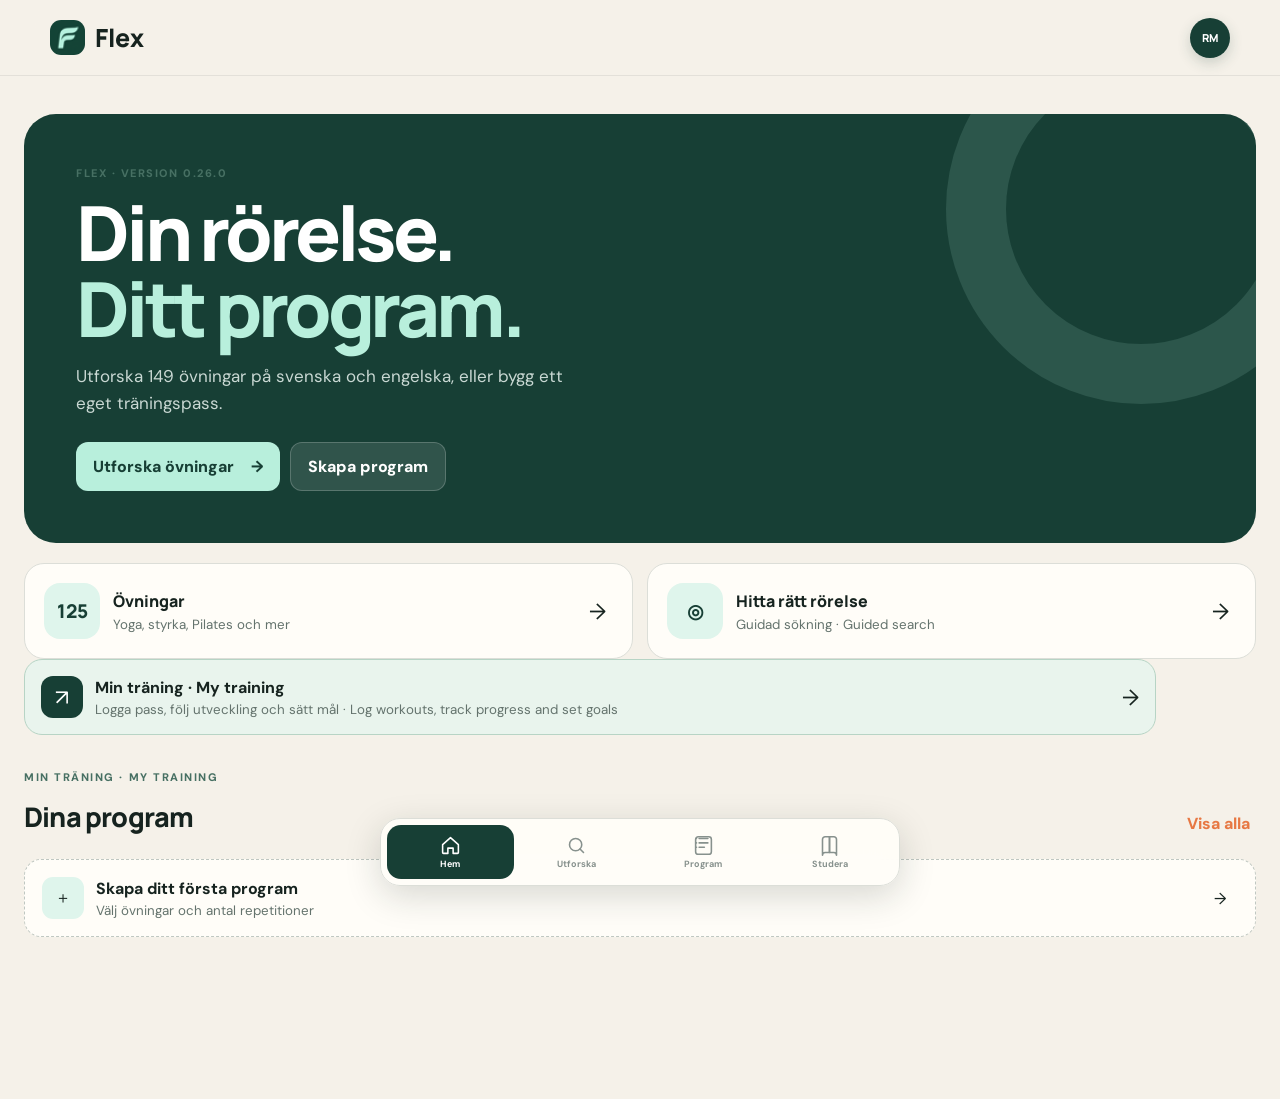
==== commit d8413d01: "0.26.0 foot and ankle" ====
--- a/index.html
+++ b/index.html
@@ -1,10 +1,10 @@
-<!doctype html><html lang="sv"><head><meta charset="UTF-8"><meta name="viewport" content="width=device-width,initial-scale=1,maximum-scale=1,user-scalable=no,viewport-fit=cover"><meta name="theme-color" content="#173f35"><meta name="description" content="Flex – tvåspråkig träning och egna program."><meta name="apple-mobile-web-app-capable" content="yes"><meta name="apple-mobile-web-app-status-bar-style" content="default"><meta name="apple-mobile-web-app-title" content="Flex"><title>Flex – Exercise Library</title><link rel="icon" type="image/png" sizes="32x32" href="assets/icons/favicon-32.png?v=0.25.0"><link rel="apple-touch-icon" sizes="180x180" href="assets/icons/apple-touch-icon.png?v=0.25.0"><link rel="preconnect" href="https://fonts.googleapis.com"><link rel="preconnect" href="https://fonts.gstatic.com" crossorigin><link href="https://fonts.googleapis.com/css2?family=DM+Sans:wght@400;500;600;700&family=Manrope:wght@600;700;800&display=swap" rel="stylesheet"><link rel="stylesheet" href="css/style.css?v=0.25.0"><link rel="manifest" href="manifest.webmanifest?v=0.25.0"></head>
+<!doctype html><html lang="sv"><head><meta charset="UTF-8"><meta name="viewport" content="width=device-width,initial-scale=1,maximum-scale=1,user-scalable=no,viewport-fit=cover"><meta name="theme-color" content="#173f35"><meta name="description" content="Flex – tvåspråkig träning och egna program."><meta name="apple-mobile-web-app-capable" content="yes"><meta name="apple-mobile-web-app-status-bar-style" content="default"><meta name="apple-mobile-web-app-title" content="Flex"><title>Flex – Exercise Library</title><link rel="icon" type="image/png" sizes="32x32" href="assets/icons/favicon-32.png?v=0.26.0"><link rel="apple-touch-icon" sizes="180x180" href="assets/icons/apple-touch-icon.png?v=0.26.0"><link rel="preconnect" href="https://fonts.googleapis.com"><link rel="preconnect" href="https://fonts.gstatic.com" crossorigin><link href="https://fonts.googleapis.com/css2?family=DM+Sans:wght@400;500;600;700&family=Manrope:wght@600;700;800&display=swap" rel="stylesheet"><link rel="stylesheet" href="css/style.css?v=0.26.0"><link rel="manifest" href="manifest.webmanifest?v=0.26.0"></head>
 <body class="splash-active">
  <div class="splash-screen" id="splashScreen" role="status" aria-label="Flex startar · Flex is starting"><div class="splash-glow" aria-hidden="true"></div><div class="splash-content"><img src="assets/icons/icon-512.png" alt="Flex"><h1>Flex</h1><p>Din rörelse · Your movement</p></div></div>
  <header class="topbar"><button class="brand" data-go="home" aria-label="Flex startsida"><span class="brand-mark"><img src="assets/icons/favicon-32.png" alt=""></span><span>Flex</span></button><button class="profile-button" id="profileButton" data-go="settings" aria-label="Öppna inställningar"><span>RM</span></button></header>
  <main class="app-main">
   <section class="app-screen active" data-screen="home">
-   <div class="home-hero"><p class="eyebrow">FLEX · VERSION 0.25.0</p><h1>Din rörelse.<br><em>Ditt program.</em></h1><p>Utforska 149 övningar på svenska och engelska, eller bygg ett eget träningspass.</p><div class="hero-actions"><button class="primary-action" data-go="discover">Utforska övningar <span>→</span></button><button class="secondary-action" data-go="programs">Skapa program</button></div></div>
+   <div class="home-hero"><p class="eyebrow">FLEX · VERSION 0.26.0</p><h1>Din rörelse.<br><em>Ditt program.</em></h1><p>Utforska 149 övningar på svenska och engelska, eller bygg ett eget träningspass.</p><div class="hero-actions"><button class="primary-action" data-go="discover">Utforska övningar <span>→</span></button><button class="secondary-action" data-go="programs">Skapa program</button></div></div>
    <div class="home-grid"><button class="home-feature feature-library" data-go="discover"><span>125</span><div><b>Övningar</b><small>Yoga, styrka, Pilates och mer</small></div><i>→</i></button><button class="home-feature feature-guide" data-go="discover" data-start-guide><span>◎</span><div><b>Hitta rätt rörelse</b><small>Guidad sökning · Guided search</small></div><i>→</i></button></div>
    <button class="training-entry home-training-entry" data-go="training"><span>↗</span><div><b>Min träning · My training</b><small>Logga pass, följ utveckling och sätt mål · Log workouts, track progress and set goals</small></div><i>→</i></button>
    <section class="home-programs"><div class="section-title"><div><p class="eyebrow">MIN TRÄNING · MY TRAINING</p><h2>Dina program</h2></div><button class="text-action" data-go="programs">Visa alla</button></div><div id="homePrograms" class="program-preview"></div></section>
@@ -33,7 +33,7 @@
 
   <section class="app-screen" data-screen="settings">
    <div class="screen-heading"><p class="eyebrow">PROFIL · SETTINGS</p><h1>Inställningar</h1><p>Anpassa hur Flex fungerar för dig.</p></div>
-   <div class="settings-card"><div class="settings-profile"><span>RM</span><div><b>Min profil · My profile</b><small>All information sparas lokalt på enheten · All information is stored locally on this device</small></div></div><div class="setting-group"><p>SPRÅK · LANGUAGE</p><button class="setting-row" id="languageButton" aria-expanded="false"><span class="setting-icon">文</span><span><b>Visningsspråk</b><small id="languageShort">SV + EN</small></span><i>›</i></button><div class="language-menu settings-language" id="languageMenu" hidden><button data-language="both" class="active">Svenska + English <span>✓</span></button><button data-language="sv">Endast svenska <span>✓</span></button><button data-language="en">English only <span>✓</span></button></div></div><div class="setting-group"><p>OM FLEX · ABOUT</p><div class="setting-row static"><span class="setting-icon">F</span><span><b>Version</b><small>0.25.0 · Illustration Expansion & Detail Navigation Fix</small></span></div><button class="setting-row" id="changelogButton"><span class="setting-icon">↻</span><span><b>Alla uppdateringar</b><small>Se versionshistorik</small></span><i>›</i></button></div></div>
+   <div class="settings-card"><div class="settings-profile"><span>RM</span><div><b>Min profil · My profile</b><small>All information sparas lokalt på enheten · All information is stored locally on this device</small></div></div><div class="setting-group"><p>SPRÅK · LANGUAGE</p><button class="setting-row" id="languageButton" aria-expanded="false"><span class="setting-icon">文</span><span><b>Visningsspråk</b><small id="languageShort">SV + EN</small></span><i>›</i></button><div class="language-menu settings-language" id="languageMenu" hidden><button data-language="both" class="active">Svenska + English <span>✓</span></button><button data-language="sv">Endast svenska <span>✓</span></button><button data-language="en">English only <span>✓</span></button></div></div><div class="setting-group"><p>OM FLEX · ABOUT</p><div class="setting-row static"><span class="setting-icon">F</span><span><b>Version</b><small>0.26.0 · Foot & Ankle Illustration Expansion</small></span></div><button class="setting-row" id="changelogButton"><span class="setting-icon">↻</span><span><b>Alla uppdateringar</b><small>Se versionshistorik</small></span><i>›</i></button></div></div>
   </section>
  </main>
 
@@ -46,5 +46,5 @@
   <button data-go="programs"><svg viewBox="0 0 24 24"><path d="M7 4h10M7 9h10M7 14h6M4 4h.01M4 9h.01M4 14h.01"/><rect x="3" y="2" width="18" height="20" rx="3"/></svg><span>Program</span></button>
   <button data-go="study"><svg viewBox="0 0 24 24"><path d="M4 5a3 3 0 0 1 3-3h5v18H7a3 3 0 0 0-3 3Z"/><path d="M20 5a3 3 0 0 0-3-3h-5v18h5a3 3 0 0 1 3 3Z"/></svg><span>Studera</span></button>
  </nav>
- <button id="savedLink" hidden aria-hidden="true"></button><script src="js/exercise-data.js?v=0.25.0"></script><script src="js/app.js?v=0.25.0"></script><script src="js/navigation.js?v=0.25.0"></script>
+ <button id="savedLink" hidden aria-hidden="true"></button><script src="js/exercise-data.js?v=0.26.0"></script><script src="js/app.js?v=0.26.0"></script><script src="js/navigation.js?v=0.26.0"></script>
 </body></html>
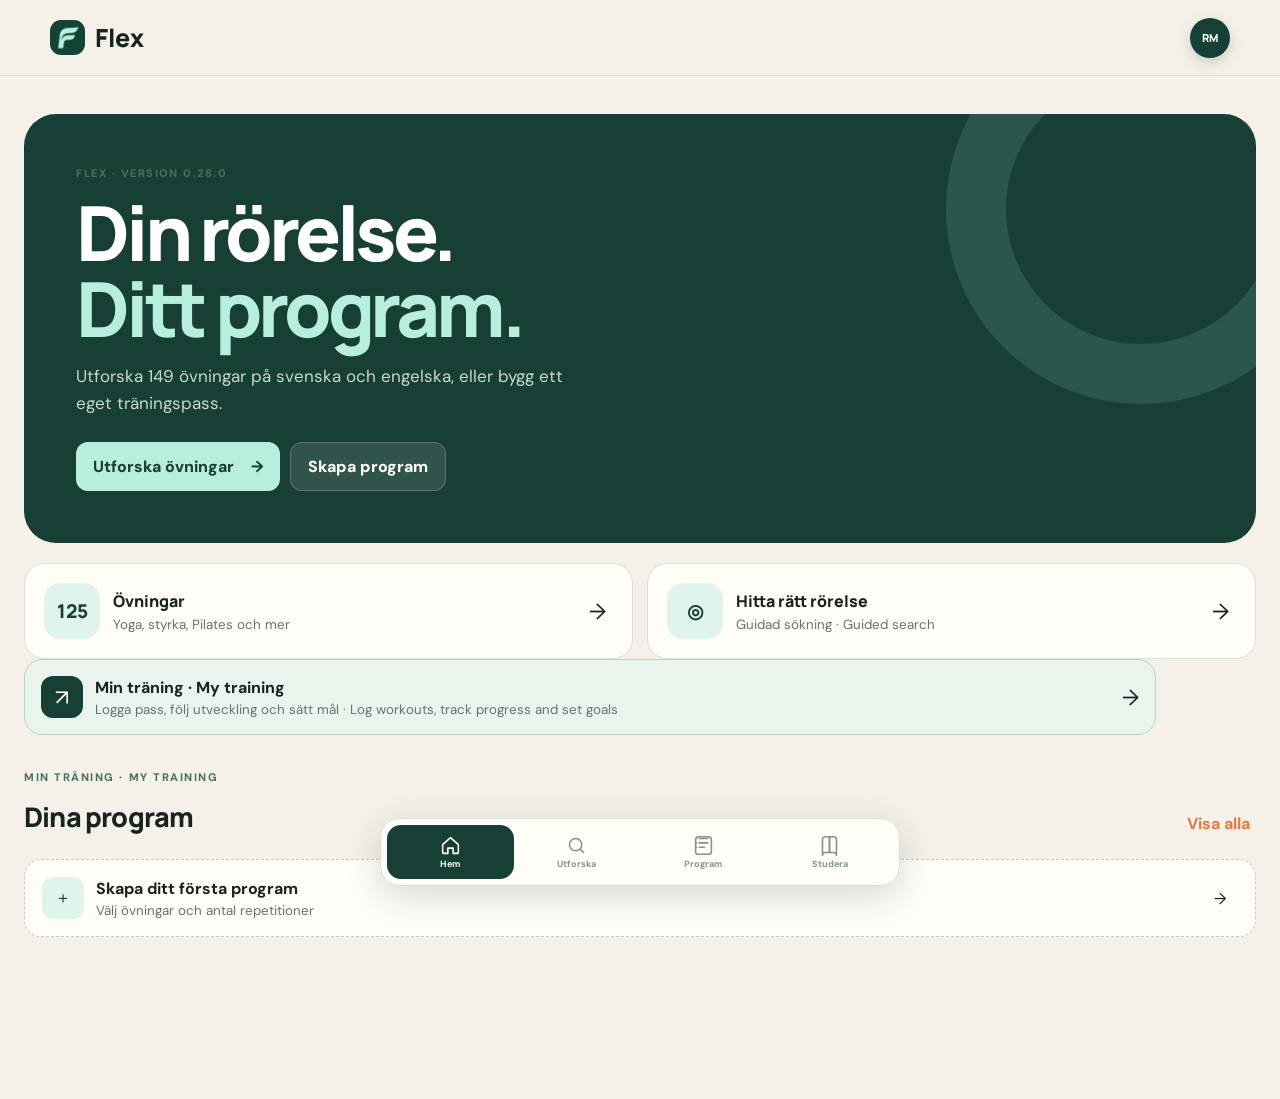
==== commit 177189ba: "0.28.0 more illustrations" ====
--- a/index.html
+++ b/index.html
@@ -1,10 +1,10 @@
-<!doctype html><html lang="sv"><head><meta charset="UTF-8"><meta name="viewport" content="width=device-width,initial-scale=1,maximum-scale=1,user-scalable=no,viewport-fit=cover"><meta name="theme-color" content="#173f35"><meta name="description" content="Flex – tvåspråkig träning och egna program."><meta name="apple-mobile-web-app-capable" content="yes"><meta name="apple-mobile-web-app-status-bar-style" content="default"><meta name="apple-mobile-web-app-title" content="Flex"><title>Flex – Exercise Library</title><link rel="icon" type="image/png" sizes="32x32" href="assets/icons/favicon-32.png?v=0.26.0"><link rel="apple-touch-icon" sizes="180x180" href="assets/icons/apple-touch-icon.png?v=0.26.0"><link rel="preconnect" href="https://fonts.googleapis.com"><link rel="preconnect" href="https://fonts.gstatic.com" crossorigin><link href="https://fonts.googleapis.com/css2?family=DM+Sans:wght@400;500;600;700&family=Manrope:wght@600;700;800&display=swap" rel="stylesheet"><link rel="stylesheet" href="css/style.css?v=0.26.0"><link rel="manifest" href="manifest.webmanifest?v=0.26.0"></head>
+<!doctype html><html lang="sv"><head><meta charset="UTF-8"><meta name="viewport" content="width=device-width,initial-scale=1,maximum-scale=1,user-scalable=no,viewport-fit=cover"><meta name="theme-color" content="#173f35"><meta name="description" content="Flex – tvåspråkig träning och egna program."><meta name="apple-mobile-web-app-capable" content="yes"><meta name="apple-mobile-web-app-status-bar-style" content="default"><meta name="apple-mobile-web-app-title" content="Flex"><title>Flex – Exercise Library</title><link rel="icon" type="image/png" sizes="32x32" href="assets/icons/favicon-32.png?v=0.28.0"><link rel="apple-touch-icon" sizes="180x180" href="assets/icons/apple-touch-icon.png?v=0.28.0"><link rel="preconnect" href="https://fonts.googleapis.com"><link rel="preconnect" href="https://fonts.gstatic.com" crossorigin><link href="https://fonts.googleapis.com/css2?family=DM+Sans:wght@400;500;600;700&family=Manrope:wght@600;700;800&display=swap" rel="stylesheet"><link rel="stylesheet" href="css/style.css?v=0.28.0"><link rel="manifest" href="manifest.webmanifest?v=0.28.0"></head>
 <body class="splash-active">
  <div class="splash-screen" id="splashScreen" role="status" aria-label="Flex startar · Flex is starting"><div class="splash-glow" aria-hidden="true"></div><div class="splash-content"><img src="assets/icons/icon-512.png" alt="Flex"><h1>Flex</h1><p>Din rörelse · Your movement</p></div></div>
  <header class="topbar"><button class="brand" data-go="home" aria-label="Flex startsida"><span class="brand-mark"><img src="assets/icons/favicon-32.png" alt=""></span><span>Flex</span></button><button class="profile-button" id="profileButton" data-go="settings" aria-label="Öppna inställningar"><span>RM</span></button></header>
  <main class="app-main">
   <section class="app-screen active" data-screen="home">
-   <div class="home-hero"><p class="eyebrow">FLEX · VERSION 0.26.0</p><h1>Din rörelse.<br><em>Ditt program.</em></h1><p>Utforska 149 övningar på svenska och engelska, eller bygg ett eget träningspass.</p><div class="hero-actions"><button class="primary-action" data-go="discover">Utforska övningar <span>→</span></button><button class="secondary-action" data-go="programs">Skapa program</button></div></div>
+   <div class="home-hero"><p class="eyebrow">FLEX · VERSION 0.28.0</p><h1>Din rörelse.<br><em>Ditt program.</em></h1><p>Utforska 149 övningar på svenska och engelska, eller bygg ett eget träningspass.</p><div class="hero-actions"><button class="primary-action" data-go="discover">Utforska övningar <span>→</span></button><button class="secondary-action" data-go="programs">Skapa program</button></div></div>
    <div class="home-grid"><button class="home-feature feature-library" data-go="discover"><span>125</span><div><b>Övningar</b><small>Yoga, styrka, Pilates och mer</small></div><i>→</i></button><button class="home-feature feature-guide" data-go="discover" data-start-guide><span>◎</span><div><b>Hitta rätt rörelse</b><small>Guidad sökning · Guided search</small></div><i>→</i></button></div>
    <button class="training-entry home-training-entry" data-go="training"><span>↗</span><div><b>Min träning · My training</b><small>Logga pass, följ utveckling och sätt mål · Log workouts, track progress and set goals</small></div><i>→</i></button>
    <section class="home-programs"><div class="section-title"><div><p class="eyebrow">MIN TRÄNING · MY TRAINING</p><h2>Dina program</h2></div><button class="text-action" data-go="programs">Visa alla</button></div><div id="homePrograms" class="program-preview"></div></section>
@@ -33,7 +33,7 @@
 
   <section class="app-screen" data-screen="settings">
    <div class="screen-heading"><p class="eyebrow">PROFIL · SETTINGS</p><h1>Inställningar</h1><p>Anpassa hur Flex fungerar för dig.</p></div>
-   <div class="settings-card"><div class="settings-profile"><span>RM</span><div><b>Min profil · My profile</b><small>All information sparas lokalt på enheten · All information is stored locally on this device</small></div></div><div class="setting-group"><p>SPRÅK · LANGUAGE</p><button class="setting-row" id="languageButton" aria-expanded="false"><span class="setting-icon">文</span><span><b>Visningsspråk</b><small id="languageShort">SV + EN</small></span><i>›</i></button><div class="language-menu settings-language" id="languageMenu" hidden><button data-language="both" class="active">Svenska + English <span>✓</span></button><button data-language="sv">Endast svenska <span>✓</span></button><button data-language="en">English only <span>✓</span></button></div></div><div class="setting-group"><p>OM FLEX · ABOUT</p><div class="setting-row static"><span class="setting-icon">F</span><span><b>Version</b><small>0.26.0 · Foot & Ankle Illustration Expansion</small></span></div><button class="setting-row" id="changelogButton"><span class="setting-icon">↻</span><span><b>Alla uppdateringar</b><small>Se versionshistorik</small></span><i>›</i></button></div></div>
+   <div class="settings-card"><div class="settings-profile"><span>RM</span><div><b>Min profil · My profile</b><small>All information sparas lokalt på enheten · All information is stored locally on this device</small></div></div><div class="setting-group"><p>SPRÅK · LANGUAGE</p><button class="setting-row" id="languageButton" aria-expanded="false"><span class="setting-icon">文</span><span><b>Visningsspråk</b><small id="languageShort">SV + EN</small></span><i>›</i></button><div class="language-menu settings-language" id="languageMenu" hidden><button data-language="both" class="active">Svenska + English <span>✓</span></button><button data-language="sv">Endast svenska <span>✓</span></button><button data-language="en">English only <span>✓</span></button></div></div><div class="setting-group"><p>OM FLEX · ABOUT</p><div class="setting-row static"><span class="setting-icon">F</span><span><b>Version</b><small>0.28.0 · Core, Back & Glute Illustration Expansion</small></span></div><button class="setting-row" id="changelogButton"><span class="setting-icon">↻</span><span><b>Alla uppdateringar</b><small>Se versionshistorik</small></span><i>›</i></button></div></div>
   </section>
  </main>
 
@@ -46,5 +46,5 @@
   <button data-go="programs"><svg viewBox="0 0 24 24"><path d="M7 4h10M7 9h10M7 14h6M4 4h.01M4 9h.01M4 14h.01"/><rect x="3" y="2" width="18" height="20" rx="3"/></svg><span>Program</span></button>
   <button data-go="study"><svg viewBox="0 0 24 24"><path d="M4 5a3 3 0 0 1 3-3h5v18H7a3 3 0 0 0-3 3Z"/><path d="M20 5a3 3 0 0 0-3-3h-5v18h5a3 3 0 0 1 3 3Z"/></svg><span>Studera</span></button>
  </nav>
- <button id="savedLink" hidden aria-hidden="true"></button><script src="js/exercise-data.js?v=0.26.0"></script><script src="js/app.js?v=0.26.0"></script><script src="js/navigation.js?v=0.26.0"></script>
+ <button id="savedLink" hidden aria-hidden="true"></button><script src="js/exercise-data.js?v=0.28.0"></script><script src="js/app.js?v=0.28.0"></script><script src="js/navigation.js?v=0.28.0"></script>
 </body></html>
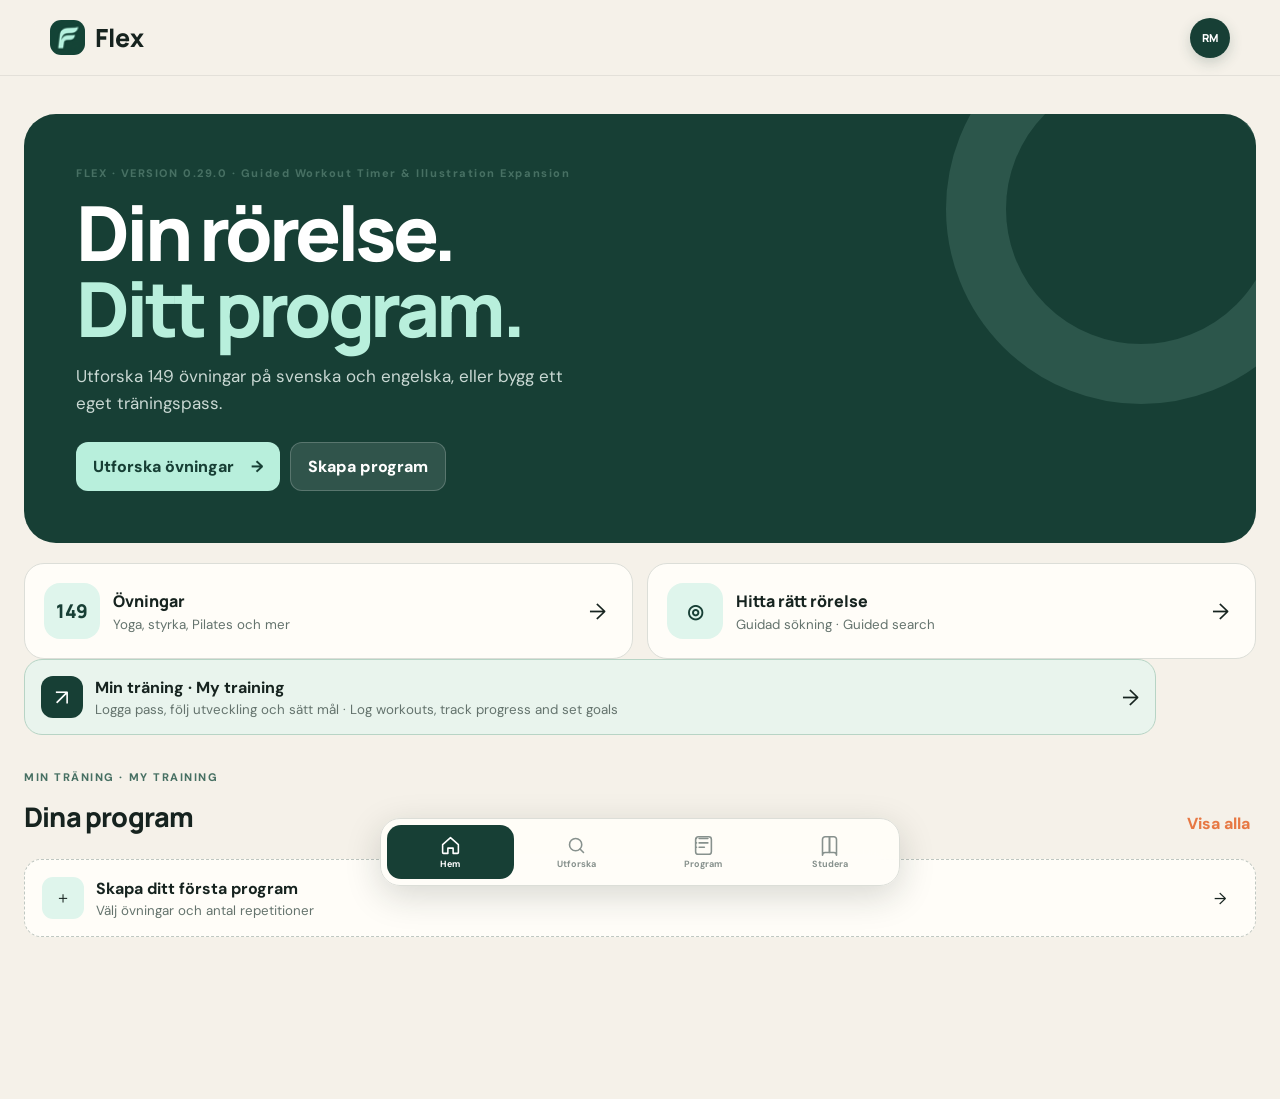
==== commit 543cd263: "0.29.0 timer update" ====
--- a/index.html
+++ b/index.html
@@ -1,11 +1,11 @@
-<!doctype html><html lang="sv"><head><meta charset="UTF-8"><meta name="viewport" content="width=device-width,initial-scale=1,maximum-scale=1,user-scalable=no,viewport-fit=cover"><meta name="theme-color" content="#173f35"><meta name="description" content="Flex – tvåspråkig träning och egna program."><meta name="apple-mobile-web-app-capable" content="yes"><meta name="apple-mobile-web-app-status-bar-style" content="default"><meta name="apple-mobile-web-app-title" content="Flex"><title>Flex – Exercise Library</title><link rel="icon" type="image/png" sizes="32x32" href="assets/icons/favicon-32.png?v=0.28.0"><link rel="apple-touch-icon" sizes="180x180" href="assets/icons/apple-touch-icon.png?v=0.28.0"><link rel="preconnect" href="https://fonts.googleapis.com"><link rel="preconnect" href="https://fonts.gstatic.com" crossorigin><link href="https://fonts.googleapis.com/css2?family=DM+Sans:wght@400;500;600;700&family=Manrope:wght@600;700;800&display=swap" rel="stylesheet"><link rel="stylesheet" href="css/style.css?v=0.28.0"><link rel="manifest" href="manifest.webmanifest?v=0.28.0"></head>
+<!doctype html><html lang="sv"><head><meta charset="UTF-8"><meta name="viewport" content="width=device-width,initial-scale=1,maximum-scale=1,user-scalable=no,viewport-fit=cover"><meta name="theme-color" content="#173f35"><meta name="description" content="Flex – tvåspråkig träning och egna program."><meta name="apple-mobile-web-app-capable" content="yes"><meta name="apple-mobile-web-app-status-bar-style" content="default"><meta name="apple-mobile-web-app-title" content="Flex"><title>Flex – Exercise Library</title><link rel="icon" type="image/png" sizes="32x32" href="assets/icons/favicon-32.png?v=0.29.0"><link rel="apple-touch-icon" sizes="180x180" href="assets/icons/apple-touch-icon.png?v=0.29.0"><link rel="preconnect" href="https://fonts.googleapis.com"><link rel="preconnect" href="https://fonts.gstatic.com" crossorigin><link href="https://fonts.googleapis.com/css2?family=DM+Sans:wght@400;500;600;700&family=Manrope:wght@600;700;800&display=swap" rel="stylesheet"><link rel="stylesheet" href="css/style.css?v=0.29.0"><link rel="stylesheet" href="css/timer.css?v=0.29.0"><link rel="manifest" href="manifest.webmanifest?v=0.29.0"></head>
 <body class="splash-active">
  <div class="splash-screen" id="splashScreen" role="status" aria-label="Flex startar · Flex is starting"><div class="splash-glow" aria-hidden="true"></div><div class="splash-content"><img src="assets/icons/icon-512.png" alt="Flex"><h1>Flex</h1><p>Din rörelse · Your movement</p></div></div>
  <header class="topbar"><button class="brand" data-go="home" aria-label="Flex startsida"><span class="brand-mark"><img src="assets/icons/favicon-32.png" alt=""></span><span>Flex</span></button><button class="profile-button" id="profileButton" data-go="settings" aria-label="Öppna inställningar"><span>RM</span></button></header>
  <main class="app-main">
   <section class="app-screen active" data-screen="home">
-   <div class="home-hero"><p class="eyebrow">FLEX · VERSION 0.28.0</p><h1>Din rörelse.<br><em>Ditt program.</em></h1><p>Utforska 149 övningar på svenska och engelska, eller bygg ett eget träningspass.</p><div class="hero-actions"><button class="primary-action" data-go="discover">Utforska övningar <span>→</span></button><button class="secondary-action" data-go="programs">Skapa program</button></div></div>
-   <div class="home-grid"><button class="home-feature feature-library" data-go="discover"><span>125</span><div><b>Övningar</b><small>Yoga, styrka, Pilates och mer</small></div><i>→</i></button><button class="home-feature feature-guide" data-go="discover" data-start-guide><span>◎</span><div><b>Hitta rätt rörelse</b><small>Guidad sökning · Guided search</small></div><i>→</i></button></div>
+   <div class="home-hero"><p class="eyebrow">FLEX · VERSION 0.29.0 · Guided Workout Timer &amp; Illustration Expansion</p><h1>Din rörelse.<br><em>Ditt program.</em></h1><p>Utforska 149 övningar på svenska och engelska, eller bygg ett eget träningspass.</p><div class="hero-actions"><button class="primary-action" data-go="discover">Utforska övningar <span>→</span></button><button class="secondary-action" data-go="programs">Skapa program</button></div></div>
+   <div class="home-grid"><button class="home-feature feature-library" data-go="discover"><span>149</span><div><b>Övningar</b><small>Yoga, styrka, Pilates och mer</small></div><i>→</i></button><button class="home-feature feature-guide" data-go="discover" data-start-guide><span>◎</span><div><b>Hitta rätt rörelse</b><small>Guidad sökning · Guided search</small></div><i>→</i></button></div>
    <button class="training-entry home-training-entry" data-go="training"><span>↗</span><div><b>Min träning · My training</b><small>Logga pass, följ utveckling och sätt mål · Log workouts, track progress and set goals</small></div><i>→</i></button>
    <section class="home-programs"><div class="section-title"><div><p class="eyebrow">MIN TRÄNING · MY TRAINING</p><h2>Dina program</h2></div><button class="text-action" data-go="programs">Visa alla</button></div><div id="homePrograms" class="program-preview"></div></section>
   </section>
@@ -33,7 +33,7 @@
 
   <section class="app-screen" data-screen="settings">
    <div class="screen-heading"><p class="eyebrow">PROFIL · SETTINGS</p><h1>Inställningar</h1><p>Anpassa hur Flex fungerar för dig.</p></div>
-   <div class="settings-card"><div class="settings-profile"><span>RM</span><div><b>Min profil · My profile</b><small>All information sparas lokalt på enheten · All information is stored locally on this device</small></div></div><div class="setting-group"><p>SPRÅK · LANGUAGE</p><button class="setting-row" id="languageButton" aria-expanded="false"><span class="setting-icon">文</span><span><b>Visningsspråk</b><small id="languageShort">SV + EN</small></span><i>›</i></button><div class="language-menu settings-language" id="languageMenu" hidden><button data-language="both" class="active">Svenska + English <span>✓</span></button><button data-language="sv">Endast svenska <span>✓</span></button><button data-language="en">English only <span>✓</span></button></div></div><div class="setting-group"><p>OM FLEX · ABOUT</p><div class="setting-row static"><span class="setting-icon">F</span><span><b>Version</b><small>0.28.0 · Core, Back & Glute Illustration Expansion</small></span></div><button class="setting-row" id="changelogButton"><span class="setting-icon">↻</span><span><b>Alla uppdateringar</b><small>Se versionshistorik</small></span><i>›</i></button></div></div>
+   <div class="settings-card"><div class="settings-profile"><span>RM</span><div><b>Min profil · My profile</b><small>All information sparas lokalt på enheten · All information is stored locally on this device</small></div></div><div class="setting-group"><p>SPRÅK · LANGUAGE</p><button class="setting-row" id="languageButton" aria-expanded="false"><span class="setting-icon">文</span><span><b>Visningsspråk</b><small id="languageShort">SV + EN</small></span><i>›</i></button><div class="language-menu settings-language" id="languageMenu" hidden><button data-language="both" class="active">Svenska + English <span>✓</span></button><button data-language="sv">Endast svenska <span>✓</span></button><button data-language="en">English only <span>✓</span></button></div></div><div class="setting-group"><p>OM FLEX · ABOUT</p><div class="setting-row static"><span class="setting-icon">F</span><span><b>Version</b><small>0.29.0 · Guided Workout Timer & Illustration Expansion</small></span></div><button class="setting-row" id="changelogButton"><span class="setting-icon">↻</span><span><b>Alla uppdateringar</b><small>Se versionshistorik</small></span><i>›</i></button></div></div>
   </section>
  </main>
 
@@ -46,5 +46,5 @@
   <button data-go="programs"><svg viewBox="0 0 24 24"><path d="M7 4h10M7 9h10M7 14h6M4 4h.01M4 9h.01M4 14h.01"/><rect x="3" y="2" width="18" height="20" rx="3"/></svg><span>Program</span></button>
   <button data-go="study"><svg viewBox="0 0 24 24"><path d="M4 5a3 3 0 0 1 3-3h5v18H7a3 3 0 0 0-3 3Z"/><path d="M20 5a3 3 0 0 0-3-3h-5v18h5a3 3 0 0 1 3 3Z"/></svg><span>Studera</span></button>
  </nav>
- <button id="savedLink" hidden aria-hidden="true"></button><script src="js/exercise-data.js?v=0.28.0"></script><script src="js/app.js?v=0.28.0"></script><script src="js/navigation.js?v=0.28.0"></script>
-</body></html>
+ <button id="savedLink" hidden aria-hidden="true"></button><script src="js/exercise-data.js?v=0.29.0"></script><script src="js/app.js?v=0.29.0"></script><script src="js/navigation.js?v=0.29.0"></script>
+<script src="js/timer-core.js?v=0.29.0"></script><script src="js/timer.js?v=0.29.0"></script></body></html>
--- a/css/timer.css
+++ b/css/timer.css
@@ -0,0 +1,59 @@
+/* v0.29.0: a focused workout surface, above all existing detail panels. */
+.timer-open{overflow:hidden}
+.timer-dialog{color:var(--ink);background:var(--paper);border:0;border-radius:26px;width:min(680px,calc(100% - 32px));max-height:calc(100dvh - 32px);padding:26px;box-shadow:var(--shadow);overscroll-behavior:contain}
+.timer-dialog::backdrop{background:rgba(9,29,23,.78);backdrop-filter:blur(8px)}
+.timer-dialog *{box-sizing:border-box}
+.timer-dialog [hidden]{display:none!important}
+.timer-header{display:flex;align-items:flex-start;justify-content:space-between;gap:16px;margin-bottom:22px}
+.timer-header .eyebrow{font-size:10px;margin-bottom:8px}
+.timer-header h2{font:800 23px/1.2 Manrope,sans-serif;margin:0;overflow-wrap:anywhere}
+.timer-dialog button{min-height:44px;cursor:pointer;font:700 14px/1.3 'DM Sans',sans-serif;touch-action:manipulation}
+.timer-dialog button:disabled{opacity:.45;cursor:default}
+.timer-dialog button:focus-visible,.timer-dialog input:focus-visible,.timer-dialog select:focus-visible,.timer-resume:focus-visible{outline:3px solid var(--orange);outline-offset:3px}
+.timer-dialog .timer-close{flex:none;width:44px;border:1px solid var(--line);border-radius:50%;background:transparent;font-size:26px}
+.timer-intro{color:var(--muted);line-height:1.5;font-size:14px}
+.timer-presets{display:grid;grid-template-columns:repeat(4,minmax(0,1fr));gap:7px;margin:20px 0}
+.timer-presets button,.timer-small-actions button,.timer-end-confirm button{background:#edf3ee;border:1px solid #cbd8ce;border-radius:10px;padding:8px;color:var(--green)}
+.timer-field{display:grid;gap:7px;margin-bottom:15px;min-width:0}
+.timer-field>span{font-size:12px;font-weight:700;line-height:1.4}
+.timer-field input,.timer-field select{width:100%;min-width:0;border:1px solid #c5cec7;border-radius:11px;padding:12px;background:#fff;color:var(--ink);font:400 16px 'DM Sans',sans-serif}
+.timer-fields{display:grid;grid-template-columns:1fr 1fr;gap:0 14px}
+.timer-hint{font-size:12px;line-height:1.55;color:var(--muted)}
+.timer-checks{display:flex;flex-wrap:wrap;gap:12px;margin:18px 0}
+.timer-check{display:flex;align-items:center;gap:7px;font-size:12px;min-height:35px}
+.timer-check input{accent-color:var(--green);width:20px;height:20px}
+.timer-dialog .timer-primary,.timer-dialog .timer-secondary{border-radius:13px;padding:14px 18px;min-height:52px;width:100%;border:1px solid var(--green)}
+.timer-dialog .timer-primary{background:var(--green);color:#fff}
+.timer-dialog .timer-secondary{background:#edf6f0;color:var(--green)}
+.timer-preview{border:1px solid var(--line);border-radius:16px;padding:16px;margin:18px 0;background:#f4f5ef}
+.timer-preview h3{margin:0;font-size:15px}.timer-preview>p{font-size:13px;color:var(--muted)}
+.timer-preview ol{list-style:none;margin:0;padding:0;max-height:190px;overflow:auto}
+.timer-preview li{display:flex;justify-content:space-between;gap:15px;padding:9px 0;border-top:1px solid var(--line);font-size:12px;line-height:1.4}
+.timer-preview li b{flex:none}
+.timer-phase-line{display:flex;justify-content:space-between;gap:10px;color:var(--green);font-size:12px;font-weight:800;letter-spacing:.06em}
+.timer-clock{text-align:center;font:800 clamp(64px,16vw,106px)/1.15 Manrope,sans-serif;letter-spacing:-.06em;font-variant-numeric:tabular-nums;margin-top:16px;color:var(--green)}
+.is-rest .timer-clock,.is-rest .timer-phase-line{color:#97501f}
+.timer-clock-label{text-align:center;font-size:12px;color:var(--muted);margin:0 0 20px}
+.timer-running progress{width:100%;height:7px;accent-color:var(--green);display:block;margin-bottom:24px}
+.timer-exercise{display:flex;align-items:center;gap:16px;background:#edf3ee;padding:14px;border-radius:17px}
+.is-rest .timer-exercise{background:#f7eee2}
+.timer-exercise img{width:100px;height:100px;object-fit:contain;border-radius:12px;background:#f7f3e9;flex:none}
+.timer-exercise h3{font:800 20px/1.25 Manrope,sans-serif;margin:0;overflow-wrap:anywhere}
+.timer-exercise .eyebrow{font-size:9px;margin:0 0 6px}
+.timer-exercise p:last-child{font-size:13px;margin:7px 0 0;color:var(--muted)}
+.timer-rep-counter{display:flex;justify-content:space-between;align-items:center;gap:12px;margin-top:16px;font-size:12px}
+.timer-rep-counter>div{display:flex;align-items:center;gap:10px}
+.timer-rep-counter button{min-width:48px;border:1px solid var(--line);border-radius:12px;background:#fff;padding:9px}
+.timer-rep-counter output{font-weight:800;font-size:23px;min-width:28px;text-align:center;font-variant-numeric:tabular-nums}
+.timer-next{font-size:13px;line-height:1.5;color:var(--muted);margin:18px 0 12px}
+.timer-controls{display:grid;grid-template-columns:1fr 1fr;gap:10px}
+.timer-small-actions{display:flex;justify-content:center;flex-wrap:wrap;gap:8px;margin-top:12px}
+.timer-small-actions button{font-size:12px;background:transparent;border-color:transparent;text-decoration:underline}
+.timer-end-confirm{background:#fff1e5;padding:16px;border-radius:14px}.timer-end-confirm button{margin:5px}
+.timer-summary{text-align:center;padding:20px 0}.timer-summary h3{font:800 28px Manrope,sans-serif}
+.timer-summary-mark{display:grid;place-items:center;width:76px;height:76px;border-radius:50%;margin:auto;background:var(--mint);color:var(--green);font-size:36px}
+.timer-summary .timer-secondary{margin-top:10px}
+.detail-timer-action,.program-timer-action{display:block;width:100%;border:1px solid var(--green);background:var(--mint);color:var(--green);border-radius:11px;padding:13px;font-size:13px;font-weight:800;cursor:pointer;margin:10px 0}
+.timer-resume{position:fixed;right:16px;bottom:calc(92px + env(safe-area-inset-bottom));z-index:45;border:1px solid var(--mint);border-radius:99px;background:var(--green);color:#fff;padding:14px 20px;box-shadow:var(--shadow);font-weight:800;cursor:pointer}
+.timer-resume[hidden]{display:none}
+@media(max-width:600px){.timer-dialog{width:100%;max-width:100%;height:100dvh;max-height:100dvh;margin:0;border-radius:0;padding:calc(18px + env(safe-area-inset-top)) max(18px,env(safe-area-inset-right)) calc(24px + env(safe-area-inset-bottom)) max(18px,env(safe-area-inset-left))}.timer-header h2{font-size:20px}.timer-presets{grid-template-columns:repeat(2,minmax(0,1fr))}.timer-exercise img{width:76px;height:76px}.timer-exercise h3{font-size:17px}.timer-controls button{padding:13px 9px}.timer-rep-counter{align-items:flex-start}.timer-rep-counter>span{max-width:45%}.timer-preview li{flex-wrap:wrap;gap:3px}}
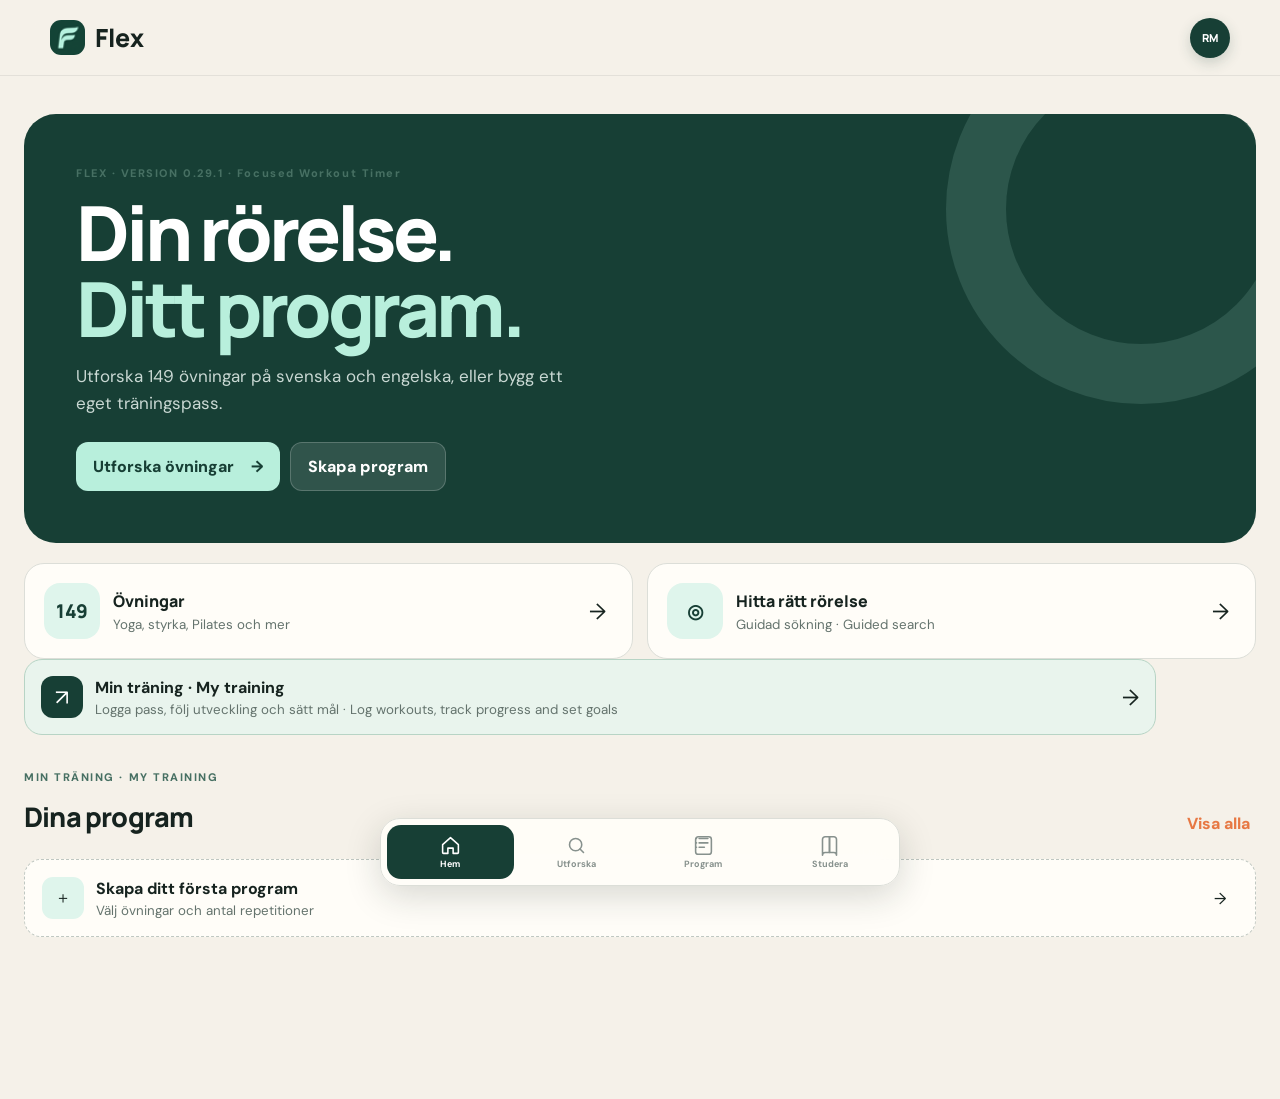
==== commit 40f5aa62: "0.29.1 timer update" ====
--- a/index.html
+++ b/index.html
@@ -1,10 +1,10 @@
-<!doctype html><html lang="sv"><head><meta charset="UTF-8"><meta name="viewport" content="width=device-width,initial-scale=1,maximum-scale=1,user-scalable=no,viewport-fit=cover"><meta name="theme-color" content="#173f35"><meta name="description" content="Flex – tvåspråkig träning och egna program."><meta name="apple-mobile-web-app-capable" content="yes"><meta name="apple-mobile-web-app-status-bar-style" content="default"><meta name="apple-mobile-web-app-title" content="Flex"><title>Flex – Exercise Library</title><link rel="icon" type="image/png" sizes="32x32" href="assets/icons/favicon-32.png?v=0.29.0"><link rel="apple-touch-icon" sizes="180x180" href="assets/icons/apple-touch-icon.png?v=0.29.0"><link rel="preconnect" href="https://fonts.googleapis.com"><link rel="preconnect" href="https://fonts.gstatic.com" crossorigin><link href="https://fonts.googleapis.com/css2?family=DM+Sans:wght@400;500;600;700&family=Manrope:wght@600;700;800&display=swap" rel="stylesheet"><link rel="stylesheet" href="css/style.css?v=0.29.0"><link rel="stylesheet" href="css/timer.css?v=0.29.0"><link rel="manifest" href="manifest.webmanifest?v=0.29.0"></head>
+<!doctype html><html lang="sv"><head><meta charset="UTF-8"><meta name="viewport" content="width=device-width,initial-scale=1,maximum-scale=1,user-scalable=no,viewport-fit=cover"><meta name="theme-color" content="#173f35"><meta name="description" content="Flex – tvåspråkig träning och egna program."><meta name="apple-mobile-web-app-capable" content="yes"><meta name="apple-mobile-web-app-status-bar-style" content="default"><meta name="apple-mobile-web-app-title" content="Flex"><title>Flex – Exercise Library</title><link rel="icon" type="image/png" sizes="32x32" href="assets/icons/favicon-32.png?v=0.29.1"><link rel="apple-touch-icon" sizes="180x180" href="assets/icons/apple-touch-icon.png?v=0.29.1"><link rel="preconnect" href="https://fonts.googleapis.com"><link rel="preconnect" href="https://fonts.gstatic.com" crossorigin><link href="https://fonts.googleapis.com/css2?family=DM+Sans:wght@400;500;600;700&family=Manrope:wght@600;700;800&display=swap" rel="stylesheet"><link rel="stylesheet" href="css/style.css?v=0.29.1"><link rel="stylesheet" href="css/timer.css?v=0.29.1"><link rel="manifest" href="manifest.webmanifest?v=0.29.1"></head>
 <body class="splash-active">
  <div class="splash-screen" id="splashScreen" role="status" aria-label="Flex startar · Flex is starting"><div class="splash-glow" aria-hidden="true"></div><div class="splash-content"><img src="assets/icons/icon-512.png" alt="Flex"><h1>Flex</h1><p>Din rörelse · Your movement</p></div></div>
  <header class="topbar"><button class="brand" data-go="home" aria-label="Flex startsida"><span class="brand-mark"><img src="assets/icons/favicon-32.png" alt=""></span><span>Flex</span></button><button class="profile-button" id="profileButton" data-go="settings" aria-label="Öppna inställningar"><span>RM</span></button></header>
  <main class="app-main">
   <section class="app-screen active" data-screen="home">
-   <div class="home-hero"><p class="eyebrow">FLEX · VERSION 0.29.0 · Guided Workout Timer &amp; Illustration Expansion</p><h1>Din rörelse.<br><em>Ditt program.</em></h1><p>Utforska 149 övningar på svenska och engelska, eller bygg ett eget träningspass.</p><div class="hero-actions"><button class="primary-action" data-go="discover">Utforska övningar <span>→</span></button><button class="secondary-action" data-go="programs">Skapa program</button></div></div>
+   <div class="home-hero"><p class="eyebrow">FLEX · VERSION 0.29.1 · Focused Workout Timer</p><h1>Din rörelse.<br><em>Ditt program.</em></h1><p>Utforska 149 övningar på svenska och engelska, eller bygg ett eget träningspass.</p><div class="hero-actions"><button class="primary-action" data-go="discover">Utforska övningar <span>→</span></button><button class="secondary-action" data-go="programs">Skapa program</button></div></div>
    <div class="home-grid"><button class="home-feature feature-library" data-go="discover"><span>149</span><div><b>Övningar</b><small>Yoga, styrka, Pilates och mer</small></div><i>→</i></button><button class="home-feature feature-guide" data-go="discover" data-start-guide><span>◎</span><div><b>Hitta rätt rörelse</b><small>Guidad sökning · Guided search</small></div><i>→</i></button></div>
    <button class="training-entry home-training-entry" data-go="training"><span>↗</span><div><b>Min träning · My training</b><small>Logga pass, följ utveckling och sätt mål · Log workouts, track progress and set goals</small></div><i>→</i></button>
    <section class="home-programs"><div class="section-title"><div><p class="eyebrow">MIN TRÄNING · MY TRAINING</p><h2>Dina program</h2></div><button class="text-action" data-go="programs">Visa alla</button></div><div id="homePrograms" class="program-preview"></div></section>
@@ -33,7 +33,7 @@
 
   <section class="app-screen" data-screen="settings">
    <div class="screen-heading"><p class="eyebrow">PROFIL · SETTINGS</p><h1>Inställningar</h1><p>Anpassa hur Flex fungerar för dig.</p></div>
-   <div class="settings-card"><div class="settings-profile"><span>RM</span><div><b>Min profil · My profile</b><small>All information sparas lokalt på enheten · All information is stored locally on this device</small></div></div><div class="setting-group"><p>SPRÅK · LANGUAGE</p><button class="setting-row" id="languageButton" aria-expanded="false"><span class="setting-icon">文</span><span><b>Visningsspråk</b><small id="languageShort">SV + EN</small></span><i>›</i></button><div class="language-menu settings-language" id="languageMenu" hidden><button data-language="both" class="active">Svenska + English <span>✓</span></button><button data-language="sv">Endast svenska <span>✓</span></button><button data-language="en">English only <span>✓</span></button></div></div><div class="setting-group"><p>OM FLEX · ABOUT</p><div class="setting-row static"><span class="setting-icon">F</span><span><b>Version</b><small>0.29.0 · Guided Workout Timer & Illustration Expansion</small></span></div><button class="setting-row" id="changelogButton"><span class="setting-icon">↻</span><span><b>Alla uppdateringar</b><small>Se versionshistorik</small></span><i>›</i></button></div></div>
+   <div class="settings-card"><div class="settings-profile"><span>RM</span><div><b>Min profil · My profile</b><small>All information sparas lokalt på enheten · All information is stored locally on this device</small></div></div><div class="setting-group"><p>SPRÅK · LANGUAGE</p><button class="setting-row" id="languageButton" aria-expanded="false"><span class="setting-icon">文</span><span><b>Visningsspråk</b><small id="languageShort">SV + EN</small></span><i>›</i></button><div class="language-menu settings-language" id="languageMenu" hidden><button data-language="both" class="active">Svenska + English <span>✓</span></button><button data-language="sv">Endast svenska <span>✓</span></button><button data-language="en">English only <span>✓</span></button></div></div><div class="setting-group"><p>OM FLEX · ABOUT</p><div class="setting-row static"><span class="setting-icon">F</span><span><b>Version</b><small>0.29.1 · Focused Workout Timer</small></span></div><button class="setting-row" id="changelogButton"><span class="setting-icon">↻</span><span><b>Alla uppdateringar</b><small>Se versionshistorik</small></span><i>›</i></button></div></div>
   </section>
  </main>
 
@@ -46,5 +46,5 @@
   <button data-go="programs"><svg viewBox="0 0 24 24"><path d="M7 4h10M7 9h10M7 14h6M4 4h.01M4 9h.01M4 14h.01"/><rect x="3" y="2" width="18" height="20" rx="3"/></svg><span>Program</span></button>
   <button data-go="study"><svg viewBox="0 0 24 24"><path d="M4 5a3 3 0 0 1 3-3h5v18H7a3 3 0 0 0-3 3Z"/><path d="M20 5a3 3 0 0 0-3-3h-5v18h5a3 3 0 0 1 3 3Z"/></svg><span>Studera</span></button>
  </nav>
- <button id="savedLink" hidden aria-hidden="true"></button><script src="js/exercise-data.js?v=0.29.0"></script><script src="js/app.js?v=0.29.0"></script><script src="js/navigation.js?v=0.29.0"></script>
-<script src="js/timer-core.js?v=0.29.0"></script><script src="js/timer.js?v=0.29.0"></script></body></html>
+ <button id="savedLink" hidden aria-hidden="true"></button><script src="js/exercise-data.js?v=0.29.1"></script><script src="js/app.js?v=0.29.1"></script><script src="js/navigation.js?v=0.29.1"></script>
+<script src="js/timer-core.js?v=0.29.1"></script><script src="js/timer.js?v=0.29.1"></script></body></html>
--- a/css/timer.css
+++ b/css/timer.css
@@ -57,3 +57,36 @@
 .timer-resume{position:fixed;right:16px;bottom:calc(92px + env(safe-area-inset-bottom));z-index:45;border:1px solid var(--mint);border-radius:99px;background:var(--green);color:#fff;padding:14px 20px;box-shadow:var(--shadow);font-weight:800;cursor:pointer}
 .timer-resume[hidden]{display:none}
 @media(max-width:600px){.timer-dialog{width:100%;max-width:100%;height:100dvh;max-height:100dvh;margin:0;border-radius:0;padding:calc(18px + env(safe-area-inset-top)) max(18px,env(safe-area-inset-right)) calc(24px + env(safe-area-inset-bottom)) max(18px,env(safe-area-inset-left))}.timer-header h2{font-size:20px}.timer-presets{grid-template-columns:repeat(2,minmax(0,1fr))}.timer-exercise img{width:76px;height:76px}.timer-exercise h3{font-size:17px}.timer-controls button{padding:13px 9px}.timer-rep-counter{align-items:flex-start}.timer-rep-counter>span{max-width:45%}.timer-preview li{flex-wrap:wrap;gap:3px}}
+
+/* v0.29.1 — image-first workout, with controls tucked away. */
+.timer-dialog{width:min(580px,calc(100% - 32px));padding:22px;background:#faf7f0}
+.timer-header{align-items:center;margin-bottom:14px}
+.timer-header h2{font-size:13px;font-weight:600;color:var(--muted);max-width:380px}
+.timer-header .eyebrow{font-size:9px;margin-bottom:4px}
+.timer-dialog .timer-close{width:40px;min-height:40px;background:rgba(255,255,255,.65);border:0}
+.timer-focus{text-align:center}
+.timer-focus-label{font-size:10px;font-weight:800;letter-spacing:.15em;color:#477063;margin:8px 0 12px}
+.timer-art{height:clamp(180px,34dvh,340px);width:100%;border-radius:24px;overflow:hidden;background:#f3ede4;touch-action:pan-y;user-select:none}
+.timer-art img{display:block;width:100%;height:100%;object-fit:contain;mix-blend-mode:multiply;pointer-events:none}
+.timer-art-empty{height:100%;display:grid;place-items:center;padding:25px;font:800 26px Manrope,sans-serif;color:#477063;background:linear-gradient(145deg,#e2eee7,#f3ede4)}
+.timer-focus-name{font:800 clamp(19px,4.8vw,26px)/1.2 Manrope,sans-serif;letter-spacing:-.035em;margin:17px 0 4px}
+.timer-focus .timer-clock{font-size:clamp(72px,20vw,100px);line-height:1.05;margin:8px 0 3px;letter-spacing:-.065em}
+.timer-focus .timer-clock-label{margin:0 0 18px;font-size:12px}
+.timer-focus .timer-primary{height:60px;border-radius:18px;font-size:19px;box-shadow:0 8px 20px #173f3515}
+.timer-navigation{display:flex;justify-content:space-between;align-items:center;gap:6px;margin-top:10px}
+.timer-navigation button,.timer-tools button,.timer-done{border:0;background:transparent;color:var(--green);padding:8px;font-size:12px!important}
+.timer-navigation span{font-size:9px;color:var(--muted)}
+.timer-tools{display:flex;justify-content:center}
+.timer-done{width:100%;font-size:14px!important;min-height:38px!important;padding:8px 0!important}
+.timer-more{margin:3px 0 0;text-align:left}
+.timer-more>summary{text-align:center;list-style:none;cursor:pointer;font-size:12px;font-weight:700;color:var(--muted);padding:12px;min-height:44px}
+.timer-more>summary::-webkit-details-marker{display:none}
+.timer-more>summary:focus-visible{outline:3px solid var(--orange);outline-offset:2px}
+.timer-more-content{padding:15px;border:1px solid var(--line);border-radius:16px;background:#fffdf8}
+.timer-more .timer-rep-counter{margin:0}
+.timer-more .timer-small-actions{justify-content:space-between}
+.timer-focus #timerMessage:empty{display:none}
+.is-rest .timer-focus-label{color:#97501f}
+.is-rest .timer-art{background:#f3e9db}
+@media(max-width:600px){.timer-dialog{width:100%;padding:calc(12px + env(safe-area-inset-top)) max(20px,env(safe-area-inset-right)) calc(14px + env(safe-area-inset-bottom)) max(20px,env(safe-area-inset-left))}.timer-header{margin-bottom:8px}.timer-header h2{font-size:11px}.timer-art{height:clamp(160px,32dvh,310px)}.timer-focus-name{margin-top:12px}.timer-focus .timer-clock{font-size:82px}.timer-focus .timer-primary{height:56px}.timer-focus .timer-clock-label{margin-bottom:13px}.timer-focus-label{margin:5px 0 9px}.timer-navigation{margin-top:4px}.timer-navigation button{font-size:11px!important}}
+@media(max-height:700px){.timer-art{height:24dvh;min-height:130px}.timer-focus .timer-clock{font-size:68px}.timer-focus-name{font-size:18px}.timer-header .eyebrow{display:none}.timer-focus .timer-primary{height:50px;min-height:50px}.timer-focus-label{margin:4px 0 8px}}
